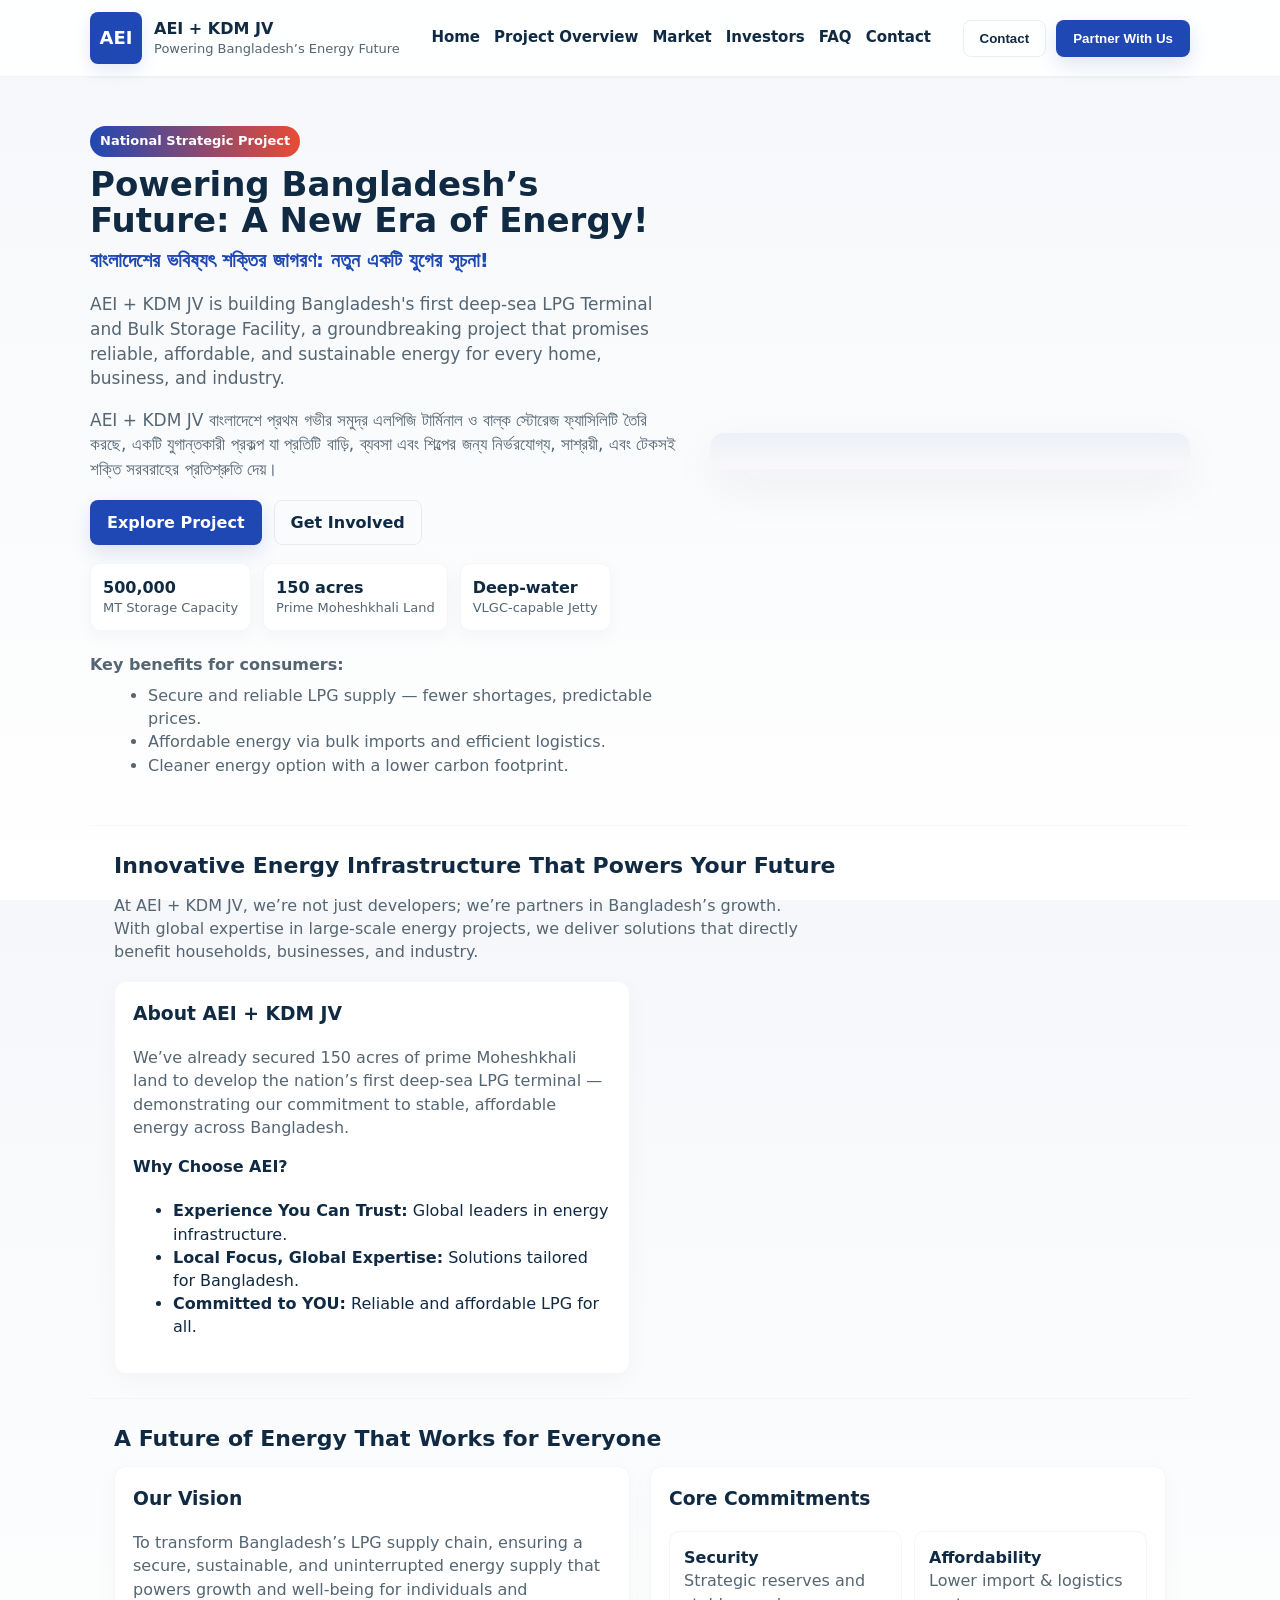
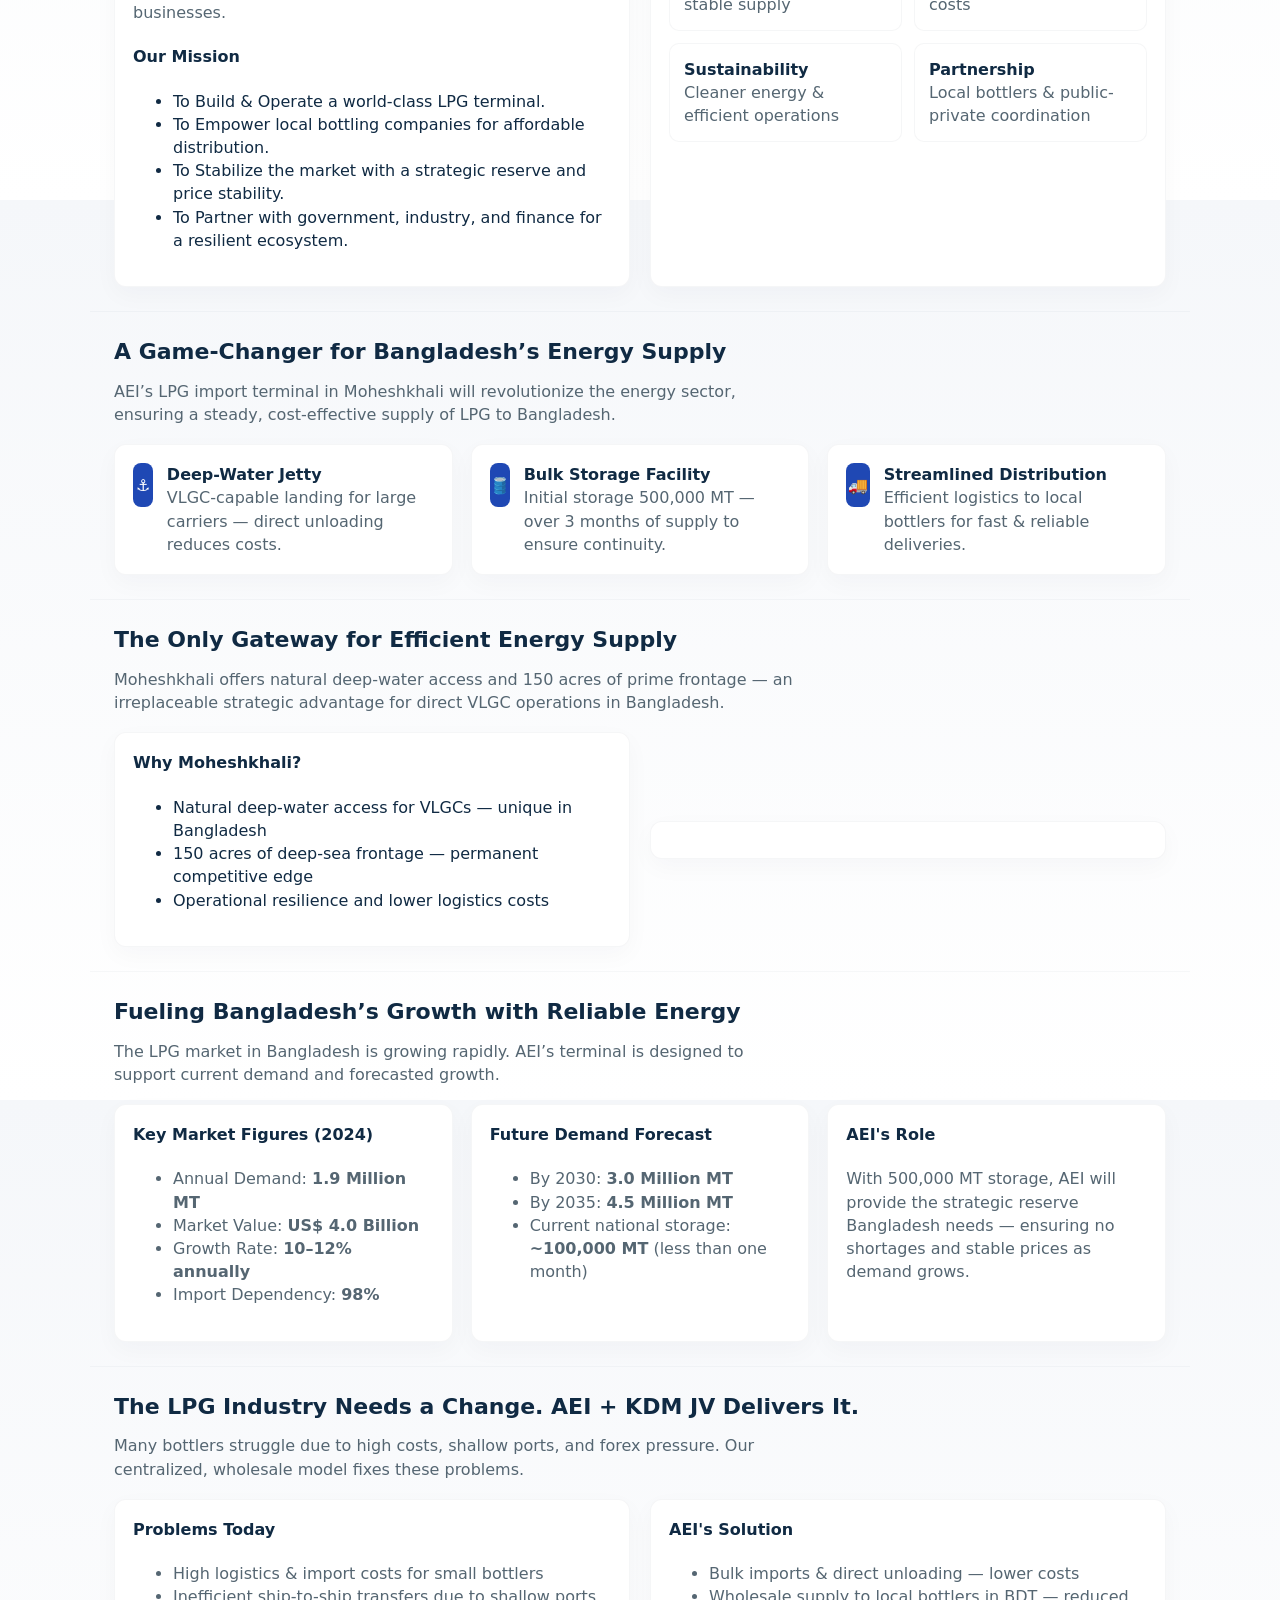
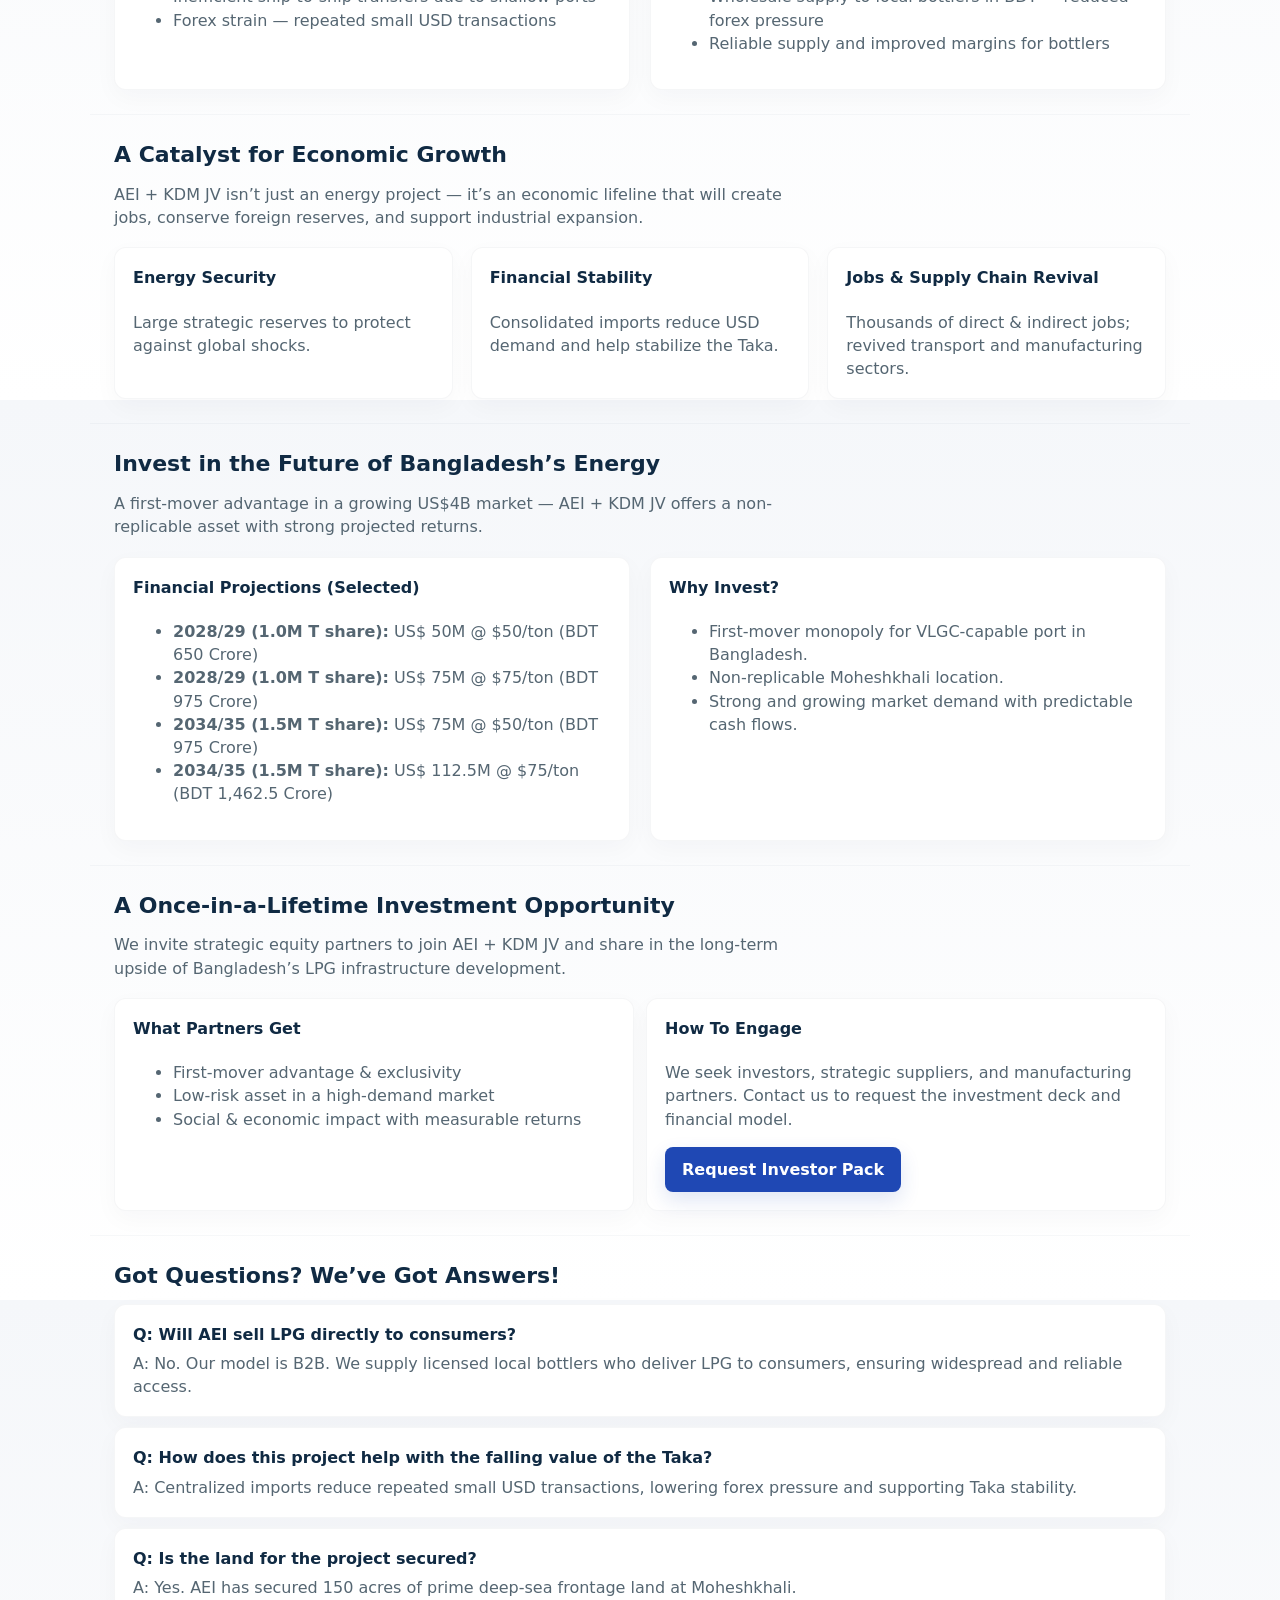
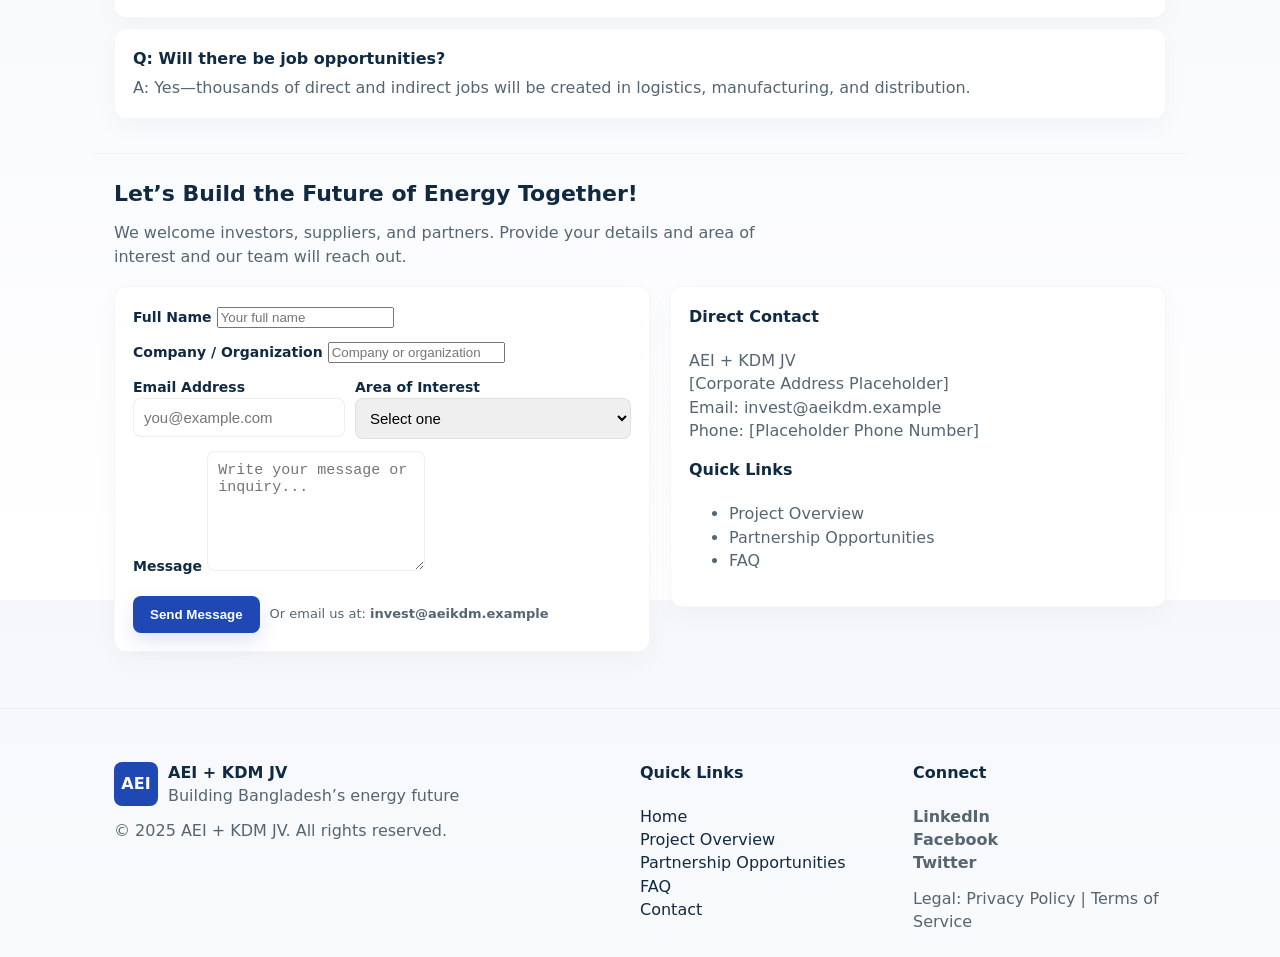
==== index.html @ 320710af "deploy(iamzehan): Deployment commit" ====
<!doctype html><html lang="en"><head><meta charset="utf-8"/><meta name="viewport" content="width=device-width,initial-scale=1"/><title>AEI + KDM JV — Moheshkhali LPG Terminal</title><meta name="description" content="AEI + KDM JV is building Bangladesh's first deep-sea LPG terminal and bulk storage facility in Moheshkhali."/><script defer="defer" src="main.js"></script><link href="main.css" rel="stylesheet"></head><body><header class="site-header"><div class="container header-inner"><div class="brand"><div class="logo" aria-hidden="true">AEI</div><div><div style="font-weight:800">AEI + KDM JV</div><div style="font-size:13px;color:var(--muted)">Powering Bangladesh’s Energy Future</div></div></div><nav class="main-nav" aria-label="Main navigation"><a href="#home">Home</a> <a href="#project">Project Overview</a> <a href="#market">Market</a> <a href="#partners">Investors</a> <a href="#faq">FAQ</a> <a href="#contact">Contact</a></nav><div class="cta"><button class="btn btn-ghost" onclick='location.href="#contact"'>Contact</button> <button class="btn btn-primary" onclick='location.href="#partners"'>Partner With Us</button> <button class="mobile-menu btn btn-ghost" aria-label="Open menu">☰</button></div></div></header><main><section id="home" class="container hero" role="region" aria-labelledby="home-heading"><div><span class="kicker">National Strategic Project</span><h1 id="home-heading" class="tight">Powering Bangladesh’s Future: A New Era of Energy!</h1><div class="h-bn">বাংলাদেশের ভবিষ্যৎ শক্তির জাগরণ: নতুন একটি যুগের সূচনা!</div><p class="lead">AEI + KDM JV is building Bangladesh's first deep-sea LPG Terminal and Bulk Storage Facility, a groundbreaking project that promises reliable, affordable, and sustainable energy for every home, business, and industry.</p><p class="lead muted">AEI + KDM JV বাংলাদেশে প্রথম গভীর সমুদ্র এলপিজি টার্মিনাল ও বাল্ক স্টোরেজ ফ্যাসিলিটি তৈরি করছে, একটি যুগান্তকারী প্রকল্প যা প্রতিটি বাড়ি, ব্যবসা এবং শিল্পের জন্য নির্ভরযোগ্য, সাশ্রয়ী, এবং টেকসই শক্তি সরবরাহের প্রতিশ্রুতি দেয়।</p><div class="hero-meta" style="margin-top:18px"><a class="btn btn-primary" href="#project">Explore Project</a> <a class="btn btn-ghost" href="#contact">Get Involved</a></div><div style="display:flex;gap:12px;margin-top:18px;flex-wrap:wrap"><div class="stat"><strong>500,000</strong><div class="muted" style="font-size:13px">MT Storage Capacity</div></div><div class="stat"><strong>150 acres</strong><div class="muted" style="font-size:13px">Prime Moheshkhali Land</div></div><div class="stat"><strong>Deep-water</strong><div class="muted" style="font-size:13px">VLGC-capable Jetty</div></div></div><div style="margin-top:22px;color:var(--muted)"><strong>Key benefits for consumers:</strong><ul style="margin:8px 0 0 18px"><li>Secure and reliable LPG supply — fewer shortages, predictable prices.</li><li>Affordable energy via bulk imports and efficient logistics.</li><li>Cleaner energy option with a lower carbon footprint.</li></ul></div></div><div class="hero-visual" aria-hidden="true"></div></section><section id="about" class="container" aria-labelledby="about-heading"><h2 class="section-title" id="about-heading">Innovative Energy Infrastructure That Powers Your Future</h2><p class="section-lead">At AEI + KDM JV, we’re not just developers; we’re partners in Bangladesh’s growth. With global expertise in large-scale energy projects, we deliver solutions that directly benefit households, businesses, and industry.</p><div class="grid-2" style="align-items:center"><div class="card"><h3 style="margin-top:0">About AEI + KDM JV</h3><p class="muted">We’ve already secured 150 acres of prime Moheshkhali land to develop the nation’s first deep-sea LPG terminal — demonstrating our commitment to stable, affordable energy across Bangladesh.</p><h4 style="margin-top:16px">Why Choose AEI?</h4><ul><li><strong>Experience You Can Trust:</strong> Global leaders in energy infrastructure.</li><li><strong>Local Focus, Global Expertise:</strong> Solutions tailored for Bangladesh.</li><li><strong>Committed to YOU:</strong> Reliable and affordable LPG for all.</li></ul></div><div></div></div></section><section id="vision" class="container" aria-labelledby="vision-heading"><h2 class="section-title" id="vision-heading">A Future of Energy That Works for Everyone</h2><div class="grid-2"><div class="card"><h3 style="margin-top:0">Our Vision</h3><p class="muted">To transform Bangladesh’s LPG supply chain, ensuring a secure, sustainable, and uninterrupted energy supply that powers growth and well-being for individuals and businesses.</p><h4>Our Mission</h4><ul><li>To Build & Operate a world-class LPG terminal.</li><li>To Empower local bottling companies for affordable distribution.</li><li>To Stabilize the market with a strategic reserve and price stability.</li><li>To Partner with government, industry, and finance for a resilient ecosystem.</li></ul></div><div class="card"><h3 style="margin-top:0">Core Commitments</h3><div class="specs"><div class="spec"><strong>Security</strong><div class="muted">Strategic reserves and stable supply</div></div><div class="spec"><strong>Affordability</strong><div class="muted">Lower import & logistics costs</div></div><div class="spec"><strong>Sustainability</strong><div class="muted">Cleaner energy & efficient operations</div></div><div class="spec"><strong>Partnership</strong><div class="muted">Local bottlers & public-private coordination</div></div></div></div></div></section><section id="project" class="container" aria-labelledby="project-heading"><h2 class="section-title" id="project-heading">A Game-Changer for Bangladesh’s Energy Supply</h2><p class="section-lead">AEI’s LPG import terminal in Moheshkhali will revolutionize the energy sector, ensuring a steady, cost-effective supply of LPG to Bangladesh.</p><div class="grid-3" style="margin-top:16px"><div class="card feature"><div class="icon" aria-hidden="true">⚓</div><div><h4 style="margin:0">Deep-Water Jetty</h4><div class="muted">VLGC-capable landing for large carriers — direct unloading reduces costs.</div></div></div><div class="card feature"><div class="icon" aria-hidden="true">🛢️</div><div><h4 style="margin:0">Bulk Storage Facility</h4><div class="muted">Initial storage 500,000 MT — over 3 months of supply to ensure continuity.</div></div></div><div class="card feature"><div class="icon" aria-hidden="true">🚚</div><div><h4 style="margin:0">Streamlined Distribution</h4><div class="muted">Efficient logistics to local bottlers for fast & reliable deliveries.</div></div></div></div></section><section id="location" class="container" aria-labelledby="location-heading"><h2 class="section-title" id="location-heading">The Only Gateway for Efficient Energy Supply</h2><p class="section-lead">Moheshkhali offers natural deep-water access and 150 acres of prime frontage — an irreplaceable strategic advantage for direct VLGC operations in Bangladesh.</p><div class="grid-2" style="margin-top:16px;align-items:center"><div class="card"><h4 style="margin-top:0">Why Moheshkhali?</h4><ul><li>Natural deep-water access for VLGCs — unique in Bangladesh</li><li>150 acres of deep-sea frontage — permanent competitive edge</li><li>Operational resilience and lower logistics costs</li></ul></div><div class="card"></div></div></section><section id="market" class="container" aria-labelledby="market-heading"><h2 class="section-title" id="market-heading">Fueling Bangladesh’s Growth with Reliable Energy</h2><p class="section-lead">The LPG market in Bangladesh is growing rapidly. AEI’s terminal is designed to support current demand and forecasted growth.</p><div class="grid-3" style="margin-top:14px"><div class="card"><h4 style="margin-top:0">Key Market Figures (2024)</h4><ul class="muted"><li>Annual Demand: <strong>1.9 Million MT</strong></li><li>Market Value: <strong>US$ 4.0 Billion</strong></li><li>Growth Rate: <strong>10–12% annually</strong></li><li>Import Dependency: <strong>98%</strong></li></ul></div><div class="card"><h4 style="margin-top:0">Future Demand Forecast</h4><ul class="muted"><li>By 2030: <strong>3.0 Million MT</strong></li><li>By 2035: <strong>4.5 Million MT</strong></li><li>Current national storage: <strong>~100,000 MT</strong> (less than one month)</li></ul></div><div class="card"><h4 style="margin-top:0">AEI's Role</h4><p class="muted">With 500,000 MT storage, AEI will provide the strategic reserve Bangladesh needs — ensuring no shortages and stable prices as demand grows.</p></div></div></section><section id="landscape" class="container" aria-labelledby="landscape-heading"><h2 class="section-title" id="landscape-heading">The LPG Industry Needs a Change. AEI + KDM JV Delivers It.</h2><p class="section-lead">Many bottlers struggle due to high costs, shallow ports, and forex pressure. Our centralized, wholesale model fixes these problems.</p><div class="grid-2" style="margin-top:12px"><div class="card"><h4 style="margin-top:0">Problems Today</h4><ul class="muted"><li>High logistics & import costs for small bottlers</li><li>Inefficient ship-to-ship transfers due to shallow ports</li><li>Forex strain — repeated small USD transactions</li></ul></div><div class="card"><h4 style="margin-top:0">AEI's Solution</h4><ul class="muted"><li>Bulk imports & direct unloading — lower costs</li><li>Wholesale supply to local bottlers in BDT — reduced forex pressure</li><li>Reliable supply and improved margins for bottlers</li></ul></div></div></section><section id="impact" class="container" aria-labelledby="impact-heading"><h2 class="section-title" id="impact-heading">A Catalyst for Economic Growth</h2><p class="section-lead">AEI + KDM JV isn’t just an energy project — it’s an economic lifeline that will create jobs, conserve foreign reserves, and support industrial expansion.</p><div class="grid-3" style="margin-top:12px"><div class="card"><h4 style="margin-top:0">Energy Security</h4><div class="muted">Large strategic reserves to protect against global shocks.</div></div><div class="card"><h4 style="margin-top:0">Financial Stability</h4><div class="muted">Consolidated imports reduce USD demand and help stabilize the Taka.</div></div><div class="card"><h4 style="margin-top:0">Jobs & Supply Chain Revival</h4><div class="muted">Thousands of direct & indirect jobs; revived transport and manufacturing sectors.</div></div></div></section><section id="invest" class="container" aria-labelledby="invest-heading"><h2 class="section-title" id="invest-heading">Invest in the Future of Bangladesh’s Energy</h2><p class="section-lead">A first-mover advantage in a growing US$4B market — AEI + KDM JV offers a non-replicable asset with strong projected returns.</p><div class="grid-2" style="margin-top:12px"><div class="card"><h4 style="margin-top:0">Financial Projections (Selected)</h4><ul class="muted"><li><strong>2028/29 (1.0M T share):</strong> US$ 50M @ $50/ton (BDT 650 Crore)</li><li><strong>2028/29 (1.0M T share):</strong> US$ 75M @ $75/ton (BDT 975 Crore)</li><li><strong>2034/35 (1.5M T share):</strong> US$ 75M @ $50/ton (BDT 975 Crore)</li><li><strong>2034/35 (1.5M T share):</strong> US$ 112.5M @ $75/ton (BDT 1,462.5 Crore)</li></ul></div><div class="card"><h4 style="margin-top:0">Why Invest?</h4><ul class="muted"><li>First-mover monopoly for VLGC-capable port in Bangladesh.</li><li>Non-replicable Moheshkhali location.</li><li>Strong and growing market demand with predictable cash flows.</li></ul></div></div></section><section id="partners" class="container" aria-labelledby="partners-heading"><h2 class="section-title" id="partners-heading">A Once-in-a-Lifetime Investment Opportunity</h2><p class="section-lead">We invite strategic equity partners to join AEI + KDM JV and share in the long-term upside of Bangladesh’s LPG infrastructure development.</p><div style="margin-top:12px;display:flex;gap:12px;flex-wrap:wrap"><div class="card" style="flex:1;min-width:260px"><h4 style="margin-top:0">What Partners Get</h4><ul class="muted"><li>First-mover advantage & exclusivity</li><li>Low-risk asset in a high-demand market</li><li>Social & economic impact with measurable returns</li></ul></div><div class="card" style="flex:1;min-width:260px"><h4 style="margin-top:0">How To Engage</h4><p class="muted">We seek investors, strategic suppliers, and manufacturing partners. Contact us to request the investment deck and financial model.</p><a class="btn btn-primary" href="#contact">Request Investor Pack</a></div></div></section><section id="faq" class="container" aria-labelledby="faq-heading"><h2 class="section-title" id="faq-heading">Got Questions? We’ve Got Answers!</h2><div style="margin-top:12px"><div class="faq-item card"><div class="faq-q">Q: Will AEI sell LPG directly to consumers?</div><div class="faq-a">A: No. Our model is B2B. We supply licensed local bottlers who deliver LPG to consumers, ensuring widespread and reliable access.</div></div><div class="faq-item card"><div class="faq-q">Q: How does this project help with the falling value of the Taka?</div><div class="faq-a">A: Centralized imports reduce repeated small USD transactions, lowering forex pressure and supporting Taka stability.</div></div><div class="faq-item card"><div class="faq-q">Q: Is the land for the project secured?</div><div class="faq-a">A: Yes. AEI has secured 150 acres of prime deep-sea frontage land at Moheshkhali.</div></div><div class="faq-item card"><div class="faq-q">Q: Will there be job opportunities?</div><div class="faq-a">A: Yes—thousands of direct and indirect jobs will be created in logistics, manufacturing, and distribution.</div></div></div></section><section id="contact" class="container" aria-labelledby="contact-heading"><h2 class="section-title" id="contact-heading">Let’s Build the Future of Energy Together!</h2><p class="section-lead">We welcome investors, suppliers, and partners. Provide your details and area of interest and our team will reach out.</p><div class="grid-2" style="margin-top:12px;align-items:start"><div class="card"><form class="contact" action="#" method="post" onsubmit='event.preventDefault(),alert("Form submitted — replace with real handler")'><div><label for="name">Full Name</label> <input id="name" name="name" placeholder="Your full name" required/></div><div><label for="company">Company / Organization</label> <input id="company" name="company" placeholder="Company or organization"/></div><div class="form-row"><div><label for="email">Email Address</label> <input id="email" name="email" type="email" placeholder="you@example.com" required/></div><div><label for="interest">Area of Interest</label> <select id="interest" name="interest" required><option value="">Select one</option><option>Equity Investment</option><option>LPG Supply Partnership</option><option>Tank Manufacturing & Construction</option><option>General Inquiry</option></select></div></div><div><label for="message">Message</label> <textarea id="message" name="message" placeholder="Write your message or inquiry..."></textarea></div><div style="display:flex;gap:10px;align-items:center;margin-top:6px"><button class="btn btn-primary" type="submit">Send Message</button><div class="muted" style="font-size:13px">Or email us at: <strong>invest@aeikdm.example</strong></div></div></form></div><div class="card"><h4 style="margin-top:0">Direct Contact</h4><p class="muted">AEI + KDM JV<br>[Corporate Address Placeholder]<br>Email: <a href="mailto:invest@aeikdm.example">invest@aeikdm.example</a><br>Phone: [Placeholder Phone Number]</p><h4 style="margin-top:12px">Quick Links</h4><ul class="muted"><li><a href="#project">Project Overview</a></li><li><a href="#partners">Partnership Opportunities</a></li><li><a href="#faq">FAQ</a></li></ul></div></div></section></main><footer class="site-footer"><div class="container footer-grid"><div><div style="display:flex;align-items:center;gap:10px"><div class="logo" style="width:44px;height:44px;border-radius:8px;background:var(--primary);color:#fff;display:flex;align-items:center;justify-content:center;font-weight:700">AEI</div><div><strong>AEI + KDM JV</strong><br><span class="muted">Building Bangladesh’s energy future</span></div></div><p class="muted" style="margin-top:12px">© 2025 AEI + KDM JV. All rights reserved.</p></div><div><h4 style="margin-top:0">Quick Links</h4><ul style="list-style:none;padding:0;margin:0"><li><a href="#home">Home</a></li><li><a href="#project">Project Overview</a></li><li><a href="#partners">Partnership Opportunities</a></li><li><a href="#faq">FAQ</a></li><li><a href="#contact">Contact</a></li></ul></div><div><h4 style="margin-top:0">Connect</h4><div class="socials muted"><a href="#" aria-label="LinkedIn">LinkedIn</a><br><a href="#" aria-label="Facebook">Facebook</a><br><a href="#" aria-label="Twitter">Twitter</a></div><div style="margin-top:12px" class="muted">Legal: <a href="#">Privacy Policy</a> | <a href="#">Terms of Service</a></div></div></div></footer></body></html>
---- main.css ----
:root{--primary:#1f48b4;--secondary:#e94b35;--neutral:#f5f7fa;--text:#102a43;--muted:#556672;--max-width:1100px;--radius:10px;--gap:24px}*{box-sizing:border-box}body,html{height:100%}body{background:linear-gradient(180deg,var(--neutral),#fff);color:var(--text);font-family:Inter,system-ui,-apple-system,Segoe UI,Roboto,Helvetica Neue,Arial;margin:0;-webkit-font-smoothing:antialiased;-moz-osx-font-smoothing:grayscale;line-height:1.45;padding-bottom:40px}a{color:inherit;text-decoration:none}img{border-radius:6px;display:block;height:auto;max-width:100%}.container{margin:0 auto;max-width:var(--max-width);padding:24px;width:calc(100% - 40px)}header.site-header{-webkit-backdrop-filter:blur(6px);backdrop-filter:blur(6px);background:hsla(0,0%,100%,.9);border-bottom:1px solid rgba(16,42,67,.06);position:sticky;top:0;z-index:50}.header-inner{gap:16px;justify-content:space-between;padding:12px 0}.brand,.header-inner{align-items:center;display:flex}.brand{gap:12px}.brand .logo{background:var(--primary);border-radius:8px;box-shadow:0 6px 18px rgba(31,72,180,.12);color:#fff;font-size:18px;font-weight:700;height:52px;justify-content:center;width:52px}.brand .logo,nav.main-nav{align-items:center;display:flex}nav.main-nav{font-size:15px;font-weight:600;gap:14px}.cta{align-items:center;display:flex;gap:10px}.btn{border:1px solid transparent;border-radius:8px;cursor:pointer;display:inline-block;font-weight:600;padding:10px 16px}.btn-primary{background:var(--primary);box-shadow:0 8px 20px rgba(31,72,180,.14);color:#fff}.btn-ghost{background:transparent;border-color:rgba(16,42,67,.08);color:var(--text)}.mobile-menu{display:none}.hero{align-items:center;display:grid;gap:var(--gap);grid-template-columns:1fr 480px;padding:48px 0}.hero .kicker{background:linear-gradient(90deg,var(--primary),var(--secondary));border-radius:999px;color:#fff;display:inline-block;font-size:13px;font-weight:700;padding:6px 10px}.hero h1{font-size:34px;line-height:1.05;margin:10px 0 8px}.hero .h-bn{color:var(--primary);font-size:20px;font-weight:700;margin-bottom:12px}.hero p.lead{color:var(--muted);font-size:17px;max-width:56ch}.hero .hero-meta{display:flex;flex-wrap:wrap;gap:12px;margin-top:18px}.stat{background:#fff;border:1px solid rgba(16,42,67,.04);border-radius:10px;box-shadow:0 6px 18px rgba(16,42,67,.04);min-width:140px;padding:12px}.hero-visual{align-items:center;background:linear-gradient(180deg,rgba(31,72,180,.06),rgba(233,75,53,.02));border-radius:14px;box-shadow:0 18px 50px rgba(16,42,67,.06);display:flex;justify-content:center;padding:18px}section{border-top:1px solid rgba(16,42,67,.03);padding:36px 0}h2.section-title{font-size:22px;margin:0 0 12px}p.section-lead{color:var(--muted);margin:0 0 18px;max-width:68ch}.grid-2{display:grid;gap:20px;grid-template-columns:1fr 1fr}.grid-3{display:grid;gap:18px;grid-template-columns:repeat(3,1fr)}.grid-4{display:grid;gap:12px;grid-template-columns:repeat(4,1fr)}.card{background:#fff;border:1px solid rgba(16,42,67,.04);border-radius:12px;box-shadow:0 8px 24px rgba(16,42,67,.03);padding:18px}.feature{align-items:flex-start;display:flex;gap:14px}.feature .icon{align-items:center;background:linear-gradient(180deg,var(--primary),var(--primary));border-radius:8px;color:#fff;display:flex;font-weight:700;height:44px;justify-content:center;width:44px}.specs{display:grid;gap:12px;grid-template-columns:repeat(2,1fr)}.spec{background:#fff;border:1px solid rgba(16,42,67,.04);border-radius:10px;padding:14px}.faq-item{margin-bottom:10px}.faq-q{font-weight:700}.faq-a{color:var(--muted);margin-top:6px}form.contact{display:grid;gap:12px}label{font-size:14px;font-weight:600}input[type=email],input[type=text],select,textarea{border:1px solid rgba(16,42,67,.08);border-radius:8px;font-size:15px;outline:none;padding:10px}textarea{min-height:120px;resize:vertical}.form-row{display:grid;gap:10px;grid-template-columns:repeat(2,1fr)}footer.site-footer{border-top:1px solid rgba(16,42,67,.04);margin-top:32px;padding-top:28px}.footer-grid{display:grid;gap:20px;grid-template-columns:2fr 1fr 1fr}.socials a{color:var(--muted);font-weight:700;margin-right:10px}@media (max-width:980px){.hero{grid-template-columns:1fr;text-align:left}.hero-visual{margin-bottom:10px;order:-1}nav.main-nav{display:none}.mobile-menu{display:inline-block}.container{padding:18px}.grid-4{grid-template-columns:repeat(2,1fr)}.footer-grid,.form-row{grid-template-columns:1fr}}@media (max-width:560px){body{font-size:15px}.hero h1{font-size:28px}.hero .h-bn{font-size:18px}.grid-2,.grid-3{grid-template-columns:1fr}}.muted{color:var(--muted)}.tight{line-height:1.1}.pill{background:#fff;border:1px solid rgba(16,42,67,.04);border-radius:999px;display:inline-block;font-weight:700;padding:6px 10px}
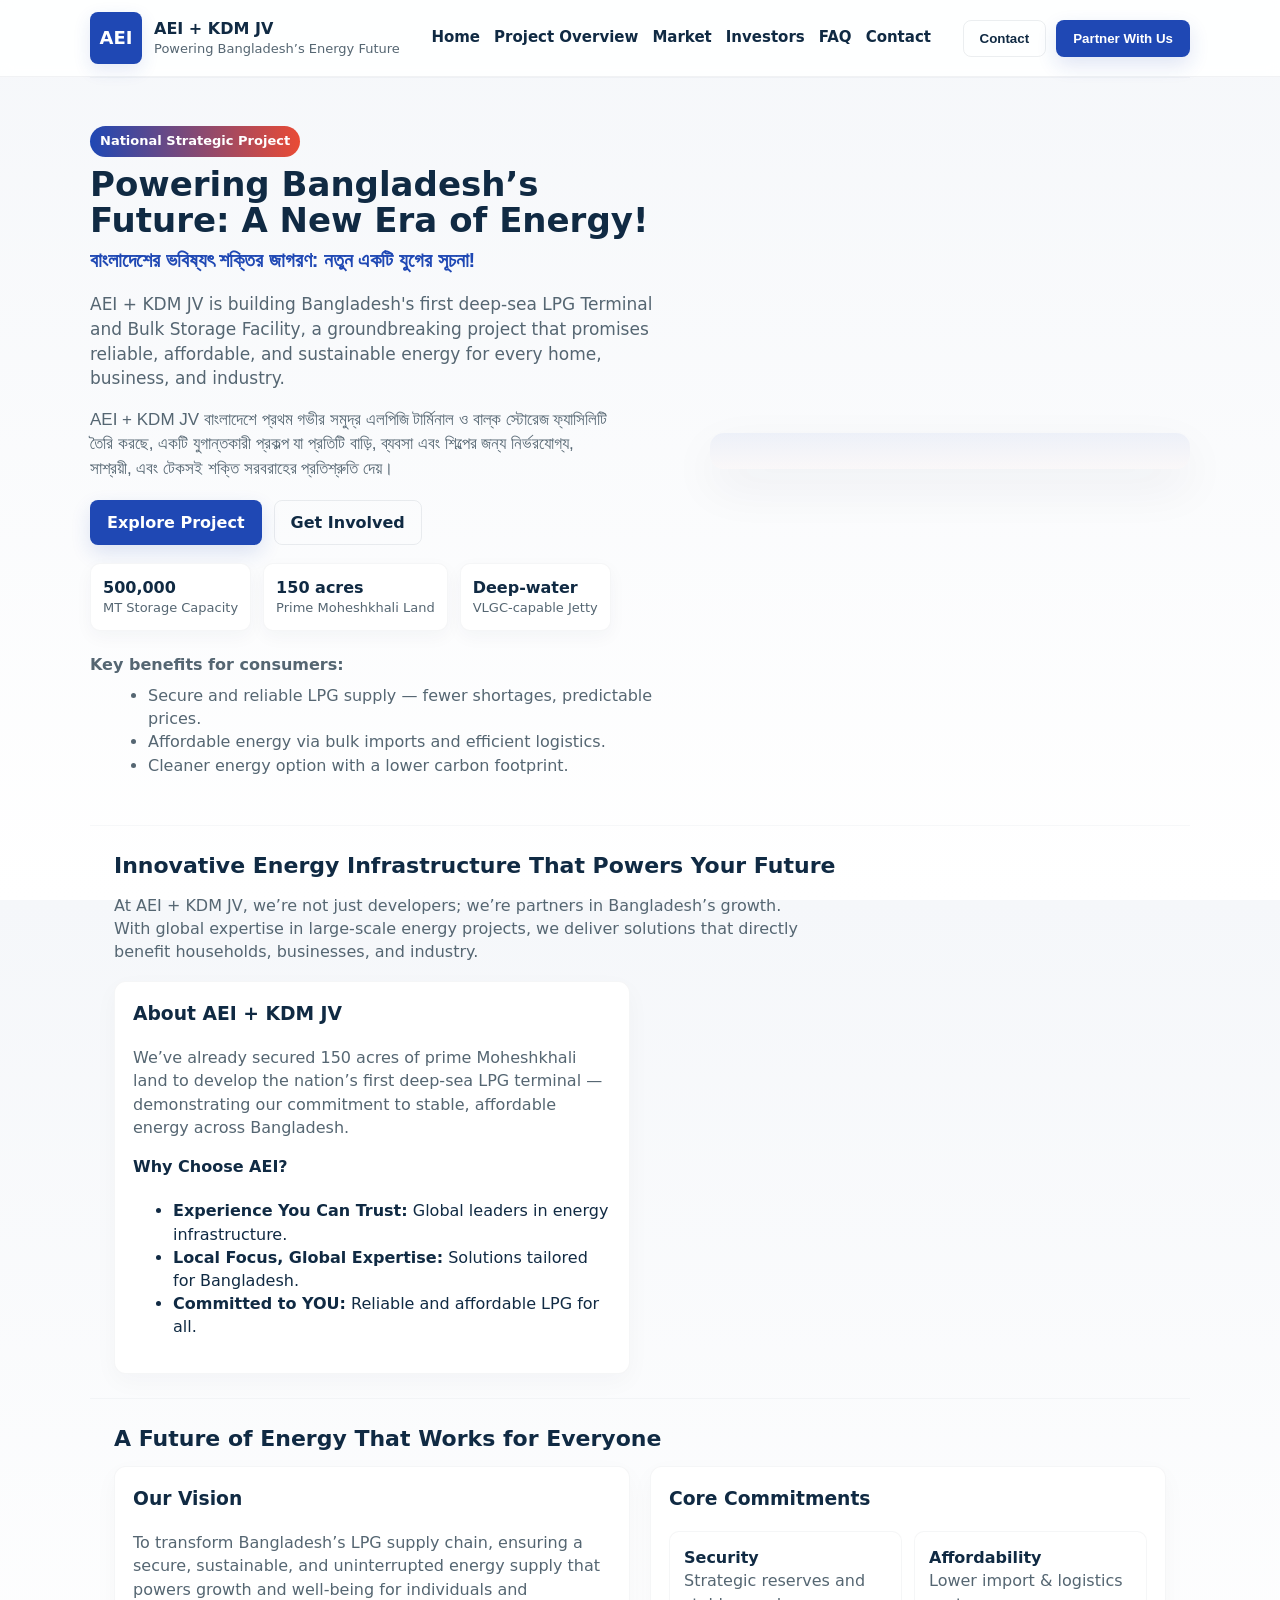
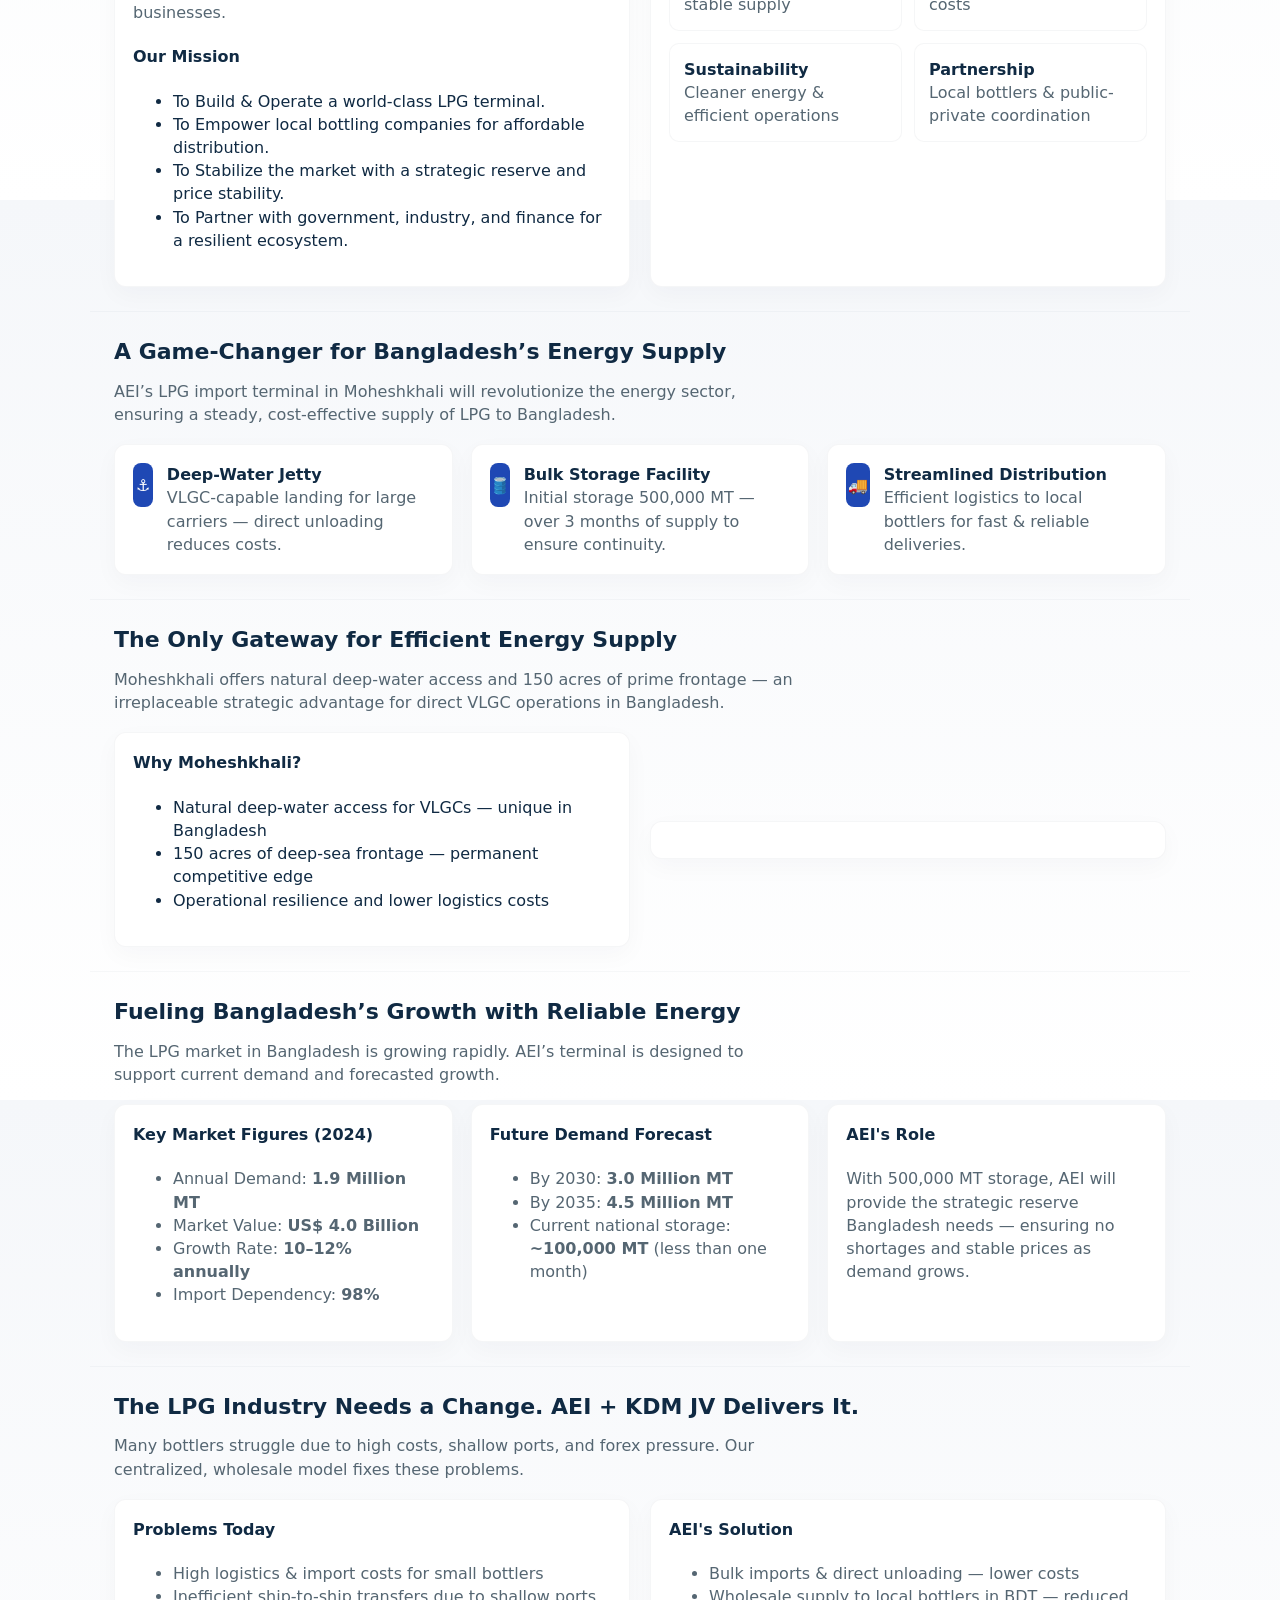
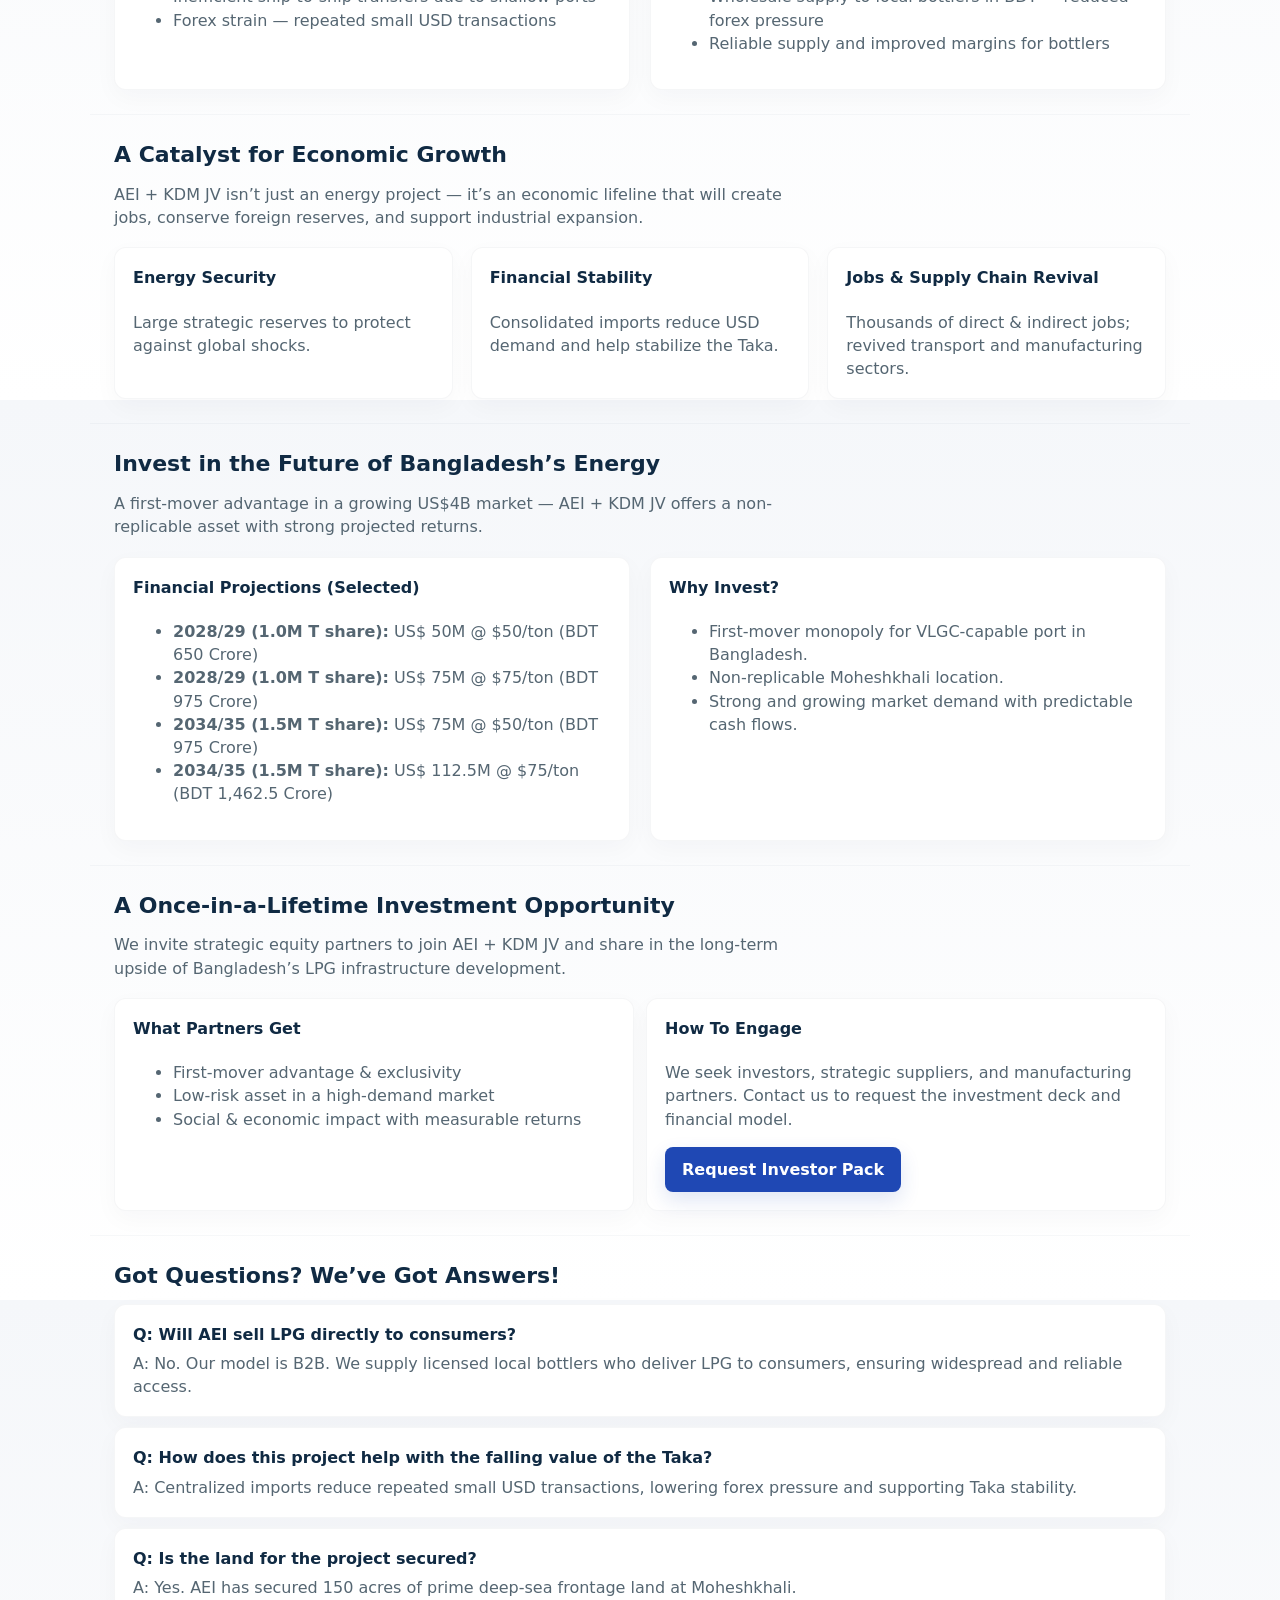
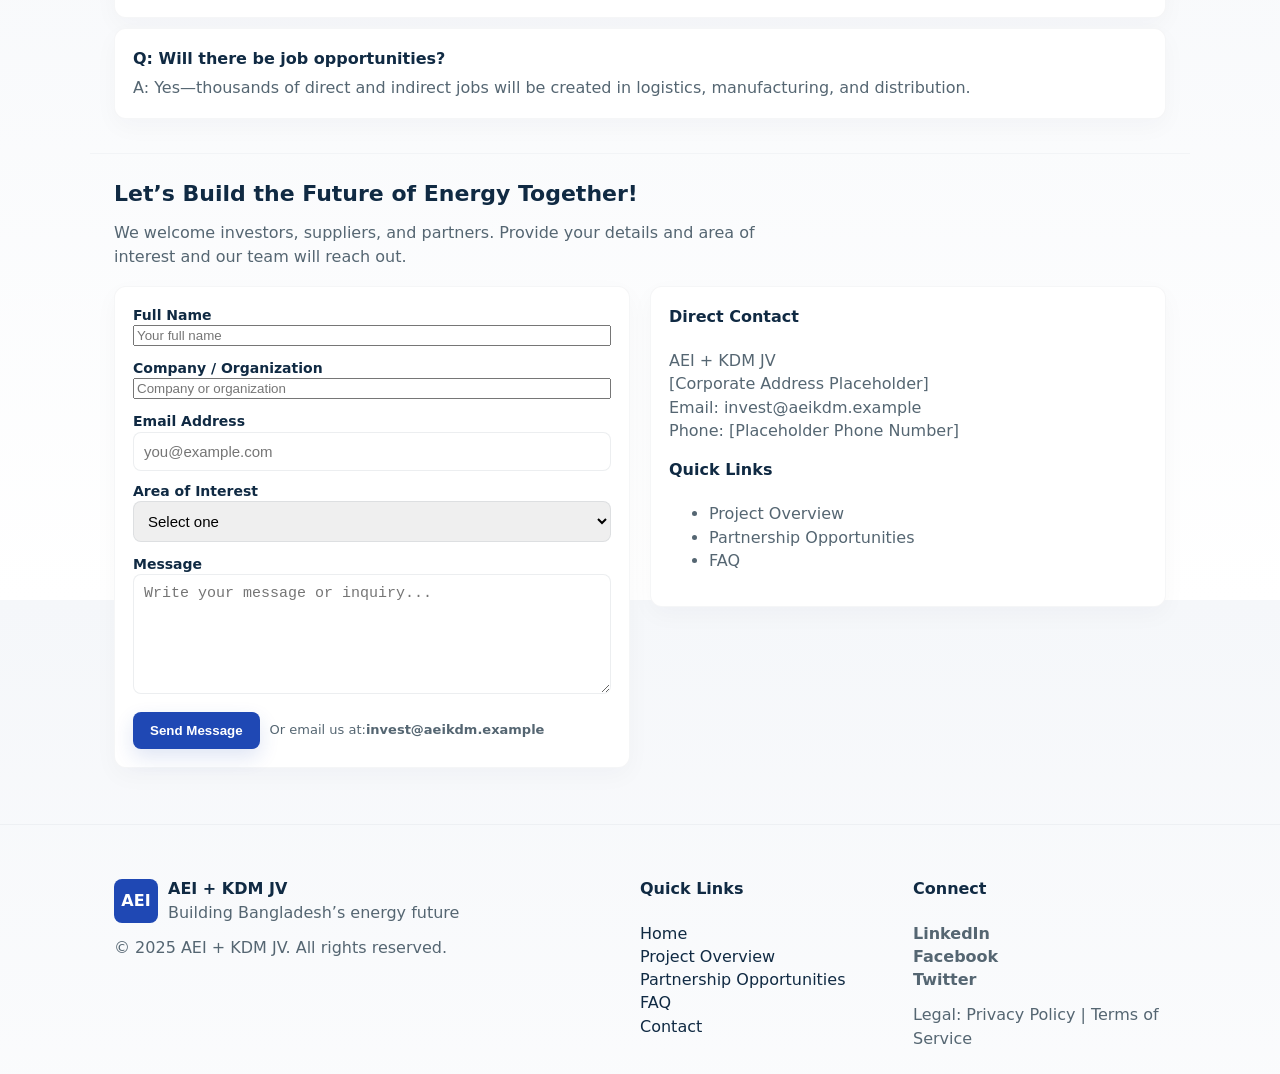
==== commit dc77407b: "deploy(iamzehan): Deployment commit" ====
--- a/index.html
+++ b/index.html
@@ -1 +1 @@
-<!doctype html><html lang="en"><head><meta charset="utf-8"/><meta name="viewport" content="width=device-width,initial-scale=1"/><title>AEI + KDM JV — Moheshkhali LPG Terminal</title><meta name="description" content="AEI + KDM JV is building Bangladesh's first deep-sea LPG terminal and bulk storage facility in Moheshkhali."/><script defer="defer" src="main.js"></script><link href="main.css" rel="stylesheet"></head><body><header class="site-header"><div class="container header-inner"><div class="brand"><div class="logo" aria-hidden="true">AEI</div><div><div style="font-weight:800">AEI + KDM JV</div><div style="font-size:13px;color:var(--muted)">Powering Bangladesh’s Energy Future</div></div></div><nav class="main-nav" aria-label="Main navigation"><a href="#home">Home</a> <a href="#project">Project Overview</a> <a href="#market">Market</a> <a href="#partners">Investors</a> <a href="#faq">FAQ</a> <a href="#contact">Contact</a></nav><div class="cta"><button class="btn btn-ghost" onclick='location.href="#contact"'>Contact</button> <button class="btn btn-primary" onclick='location.href="#partners"'>Partner With Us</button> <button class="mobile-menu btn btn-ghost" aria-label="Open menu">☰</button></div></div></header><main><section id="home" class="container hero" role="region" aria-labelledby="home-heading"><div><span class="kicker">National Strategic Project</span><h1 id="home-heading" class="tight">Powering Bangladesh’s Future: A New Era of Energy!</h1><div class="h-bn">বাংলাদেশের ভবিষ্যৎ শক্তির জাগরণ: নতুন একটি যুগের সূচনা!</div><p class="lead">AEI + KDM JV is building Bangladesh's first deep-sea LPG Terminal and Bulk Storage Facility, a groundbreaking project that promises reliable, affordable, and sustainable energy for every home, business, and industry.</p><p class="lead muted">AEI + KDM JV বাংলাদেশে প্রথম গভীর সমুদ্র এলপিজি টার্মিনাল ও বাল্ক স্টোরেজ ফ্যাসিলিটি তৈরি করছে, একটি যুগান্তকারী প্রকল্প যা প্রতিটি বাড়ি, ব্যবসা এবং শিল্পের জন্য নির্ভরযোগ্য, সাশ্রয়ী, এবং টেকসই শক্তি সরবরাহের প্রতিশ্রুতি দেয়।</p><div class="hero-meta" style="margin-top:18px"><a class="btn btn-primary" href="#project">Explore Project</a> <a class="btn btn-ghost" href="#contact">Get Involved</a></div><div style="display:flex;gap:12px;margin-top:18px;flex-wrap:wrap"><div class="stat"><strong>500,000</strong><div class="muted" style="font-size:13px">MT Storage Capacity</div></div><div class="stat"><strong>150 acres</strong><div class="muted" style="font-size:13px">Prime Moheshkhali Land</div></div><div class="stat"><strong>Deep-water</strong><div class="muted" style="font-size:13px">VLGC-capable Jetty</div></div></div><div style="margin-top:22px;color:var(--muted)"><strong>Key benefits for consumers:</strong><ul style="margin:8px 0 0 18px"><li>Secure and reliable LPG supply — fewer shortages, predictable prices.</li><li>Affordable energy via bulk imports and efficient logistics.</li><li>Cleaner energy option with a lower carbon footprint.</li></ul></div></div><div class="hero-visual" aria-hidden="true"></div></section><section id="about" class="container" aria-labelledby="about-heading"><h2 class="section-title" id="about-heading">Innovative Energy Infrastructure That Powers Your Future</h2><p class="section-lead">At AEI + KDM JV, we’re not just developers; we’re partners in Bangladesh’s growth. With global expertise in large-scale energy projects, we deliver solutions that directly benefit households, businesses, and industry.</p><div class="grid-2" style="align-items:center"><div class="card"><h3 style="margin-top:0">About AEI + KDM JV</h3><p class="muted">We’ve already secured 150 acres of prime Moheshkhali land to develop the nation’s first deep-sea LPG terminal — demonstrating our commitment to stable, affordable energy across Bangladesh.</p><h4 style="margin-top:16px">Why Choose AEI?</h4><ul><li><strong>Experience You Can Trust:</strong> Global leaders in energy infrastructure.</li><li><strong>Local Focus, Global Expertise:</strong> Solutions tailored for Bangladesh.</li><li><strong>Committed to YOU:</strong> Reliable and affordable LPG for all.</li></ul></div><div></div></div></section><section id="vision" class="container" aria-labelledby="vision-heading"><h2 class="section-title" id="vision-heading">A Future of Energy That Works for Everyone</h2><div class="grid-2"><div class="card"><h3 style="margin-top:0">Our Vision</h3><p class="muted">To transform Bangladesh’s LPG supply chain, ensuring a secure, sustainable, and uninterrupted energy supply that powers growth and well-being for individuals and businesses.</p><h4>Our Mission</h4><ul><li>To Build & Operate a world-class LPG terminal.</li><li>To Empower local bottling companies for affordable distribution.</li><li>To Stabilize the market with a strategic reserve and price stability.</li><li>To Partner with government, industry, and finance for a resilient ecosystem.</li></ul></div><div class="card"><h3 style="margin-top:0">Core Commitments</h3><div class="specs"><div class="spec"><strong>Security</strong><div class="muted">Strategic reserves and stable supply</div></div><div class="spec"><strong>Affordability</strong><div class="muted">Lower import & logistics costs</div></div><div class="spec"><strong>Sustainability</strong><div class="muted">Cleaner energy & efficient operations</div></div><div class="spec"><strong>Partnership</strong><div class="muted">Local bottlers & public-private coordination</div></div></div></div></div></section><section id="project" class="container" aria-labelledby="project-heading"><h2 class="section-title" id="project-heading">A Game-Changer for Bangladesh’s Energy Supply</h2><p class="section-lead">AEI’s LPG import terminal in Moheshkhali will revolutionize the energy sector, ensuring a steady, cost-effective supply of LPG to Bangladesh.</p><div class="grid-3" style="margin-top:16px"><div class="card feature"><div class="icon" aria-hidden="true">⚓</div><div><h4 style="margin:0">Deep-Water Jetty</h4><div class="muted">VLGC-capable landing for large carriers — direct unloading reduces costs.</div></div></div><div class="card feature"><div class="icon" aria-hidden="true">🛢️</div><div><h4 style="margin:0">Bulk Storage Facility</h4><div class="muted">Initial storage 500,000 MT — over 3 months of supply to ensure continuity.</div></div></div><div class="card feature"><div class="icon" aria-hidden="true">🚚</div><div><h4 style="margin:0">Streamlined Distribution</h4><div class="muted">Efficient logistics to local bottlers for fast & reliable deliveries.</div></div></div></div></section><section id="location" class="container" aria-labelledby="location-heading"><h2 class="section-title" id="location-heading">The Only Gateway for Efficient Energy Supply</h2><p class="section-lead">Moheshkhali offers natural deep-water access and 150 acres of prime frontage — an irreplaceable strategic advantage for direct VLGC operations in Bangladesh.</p><div class="grid-2" style="margin-top:16px;align-items:center"><div class="card"><h4 style="margin-top:0">Why Moheshkhali?</h4><ul><li>Natural deep-water access for VLGCs — unique in Bangladesh</li><li>150 acres of deep-sea frontage — permanent competitive edge</li><li>Operational resilience and lower logistics costs</li></ul></div><div class="card"></div></div></section><section id="market" class="container" aria-labelledby="market-heading"><h2 class="section-title" id="market-heading">Fueling Bangladesh’s Growth with Reliable Energy</h2><p class="section-lead">The LPG market in Bangladesh is growing rapidly. AEI’s terminal is designed to support current demand and forecasted growth.</p><div class="grid-3" style="margin-top:14px"><div class="card"><h4 style="margin-top:0">Key Market Figures (2024)</h4><ul class="muted"><li>Annual Demand: <strong>1.9 Million MT</strong></li><li>Market Value: <strong>US$ 4.0 Billion</strong></li><li>Growth Rate: <strong>10–12% annually</strong></li><li>Import Dependency: <strong>98%</strong></li></ul></div><div class="card"><h4 style="margin-top:0">Future Demand Forecast</h4><ul class="muted"><li>By 2030: <strong>3.0 Million MT</strong></li><li>By 2035: <strong>4.5 Million MT</strong></li><li>Current national storage: <strong>~100,000 MT</strong> (less than one month)</li></ul></div><div class="card"><h4 style="margin-top:0">AEI's Role</h4><p class="muted">With 500,000 MT storage, AEI will provide the strategic reserve Bangladesh needs — ensuring no shortages and stable prices as demand grows.</p></div></div></section><section id="landscape" class="container" aria-labelledby="landscape-heading"><h2 class="section-title" id="landscape-heading">The LPG Industry Needs a Change. AEI + KDM JV Delivers It.</h2><p class="section-lead">Many bottlers struggle due to high costs, shallow ports, and forex pressure. Our centralized, wholesale model fixes these problems.</p><div class="grid-2" style="margin-top:12px"><div class="card"><h4 style="margin-top:0">Problems Today</h4><ul class="muted"><li>High logistics & import costs for small bottlers</li><li>Inefficient ship-to-ship transfers due to shallow ports</li><li>Forex strain — repeated small USD transactions</li></ul></div><div class="card"><h4 style="margin-top:0">AEI's Solution</h4><ul class="muted"><li>Bulk imports & direct unloading — lower costs</li><li>Wholesale supply to local bottlers in BDT — reduced forex pressure</li><li>Reliable supply and improved margins for bottlers</li></ul></div></div></section><section id="impact" class="container" aria-labelledby="impact-heading"><h2 class="section-title" id="impact-heading">A Catalyst for Economic Growth</h2><p class="section-lead">AEI + KDM JV isn’t just an energy project — it’s an economic lifeline that will create jobs, conserve foreign reserves, and support industrial expansion.</p><div class="grid-3" style="margin-top:12px"><div class="card"><h4 style="margin-top:0">Energy Security</h4><div class="muted">Large strategic reserves to protect against global shocks.</div></div><div class="card"><h4 style="margin-top:0">Financial Stability</h4><div class="muted">Consolidated imports reduce USD demand and help stabilize the Taka.</div></div><div class="card"><h4 style="margin-top:0">Jobs & Supply Chain Revival</h4><div class="muted">Thousands of direct & indirect jobs; revived transport and manufacturing sectors.</div></div></div></section><section id="invest" class="container" aria-labelledby="invest-heading"><h2 class="section-title" id="invest-heading">Invest in the Future of Bangladesh’s Energy</h2><p class="section-lead">A first-mover advantage in a growing US$4B market — AEI + KDM JV offers a non-replicable asset with strong projected returns.</p><div class="grid-2" style="margin-top:12px"><div class="card"><h4 style="margin-top:0">Financial Projections (Selected)</h4><ul class="muted"><li><strong>2028/29 (1.0M T share):</strong> US$ 50M @ $50/ton (BDT 650 Crore)</li><li><strong>2028/29 (1.0M T share):</strong> US$ 75M @ $75/ton (BDT 975 Crore)</li><li><strong>2034/35 (1.5M T share):</strong> US$ 75M @ $50/ton (BDT 975 Crore)</li><li><strong>2034/35 (1.5M T share):</strong> US$ 112.5M @ $75/ton (BDT 1,462.5 Crore)</li></ul></div><div class="card"><h4 style="margin-top:0">Why Invest?</h4><ul class="muted"><li>First-mover monopoly for VLGC-capable port in Bangladesh.</li><li>Non-replicable Moheshkhali location.</li><li>Strong and growing market demand with predictable cash flows.</li></ul></div></div></section><section id="partners" class="container" aria-labelledby="partners-heading"><h2 class="section-title" id="partners-heading">A Once-in-a-Lifetime Investment Opportunity</h2><p class="section-lead">We invite strategic equity partners to join AEI + KDM JV and share in the long-term upside of Bangladesh’s LPG infrastructure development.</p><div style="margin-top:12px;display:flex;gap:12px;flex-wrap:wrap"><div class="card" style="flex:1;min-width:260px"><h4 style="margin-top:0">What Partners Get</h4><ul class="muted"><li>First-mover advantage & exclusivity</li><li>Low-risk asset in a high-demand market</li><li>Social & economic impact with measurable returns</li></ul></div><div class="card" style="flex:1;min-width:260px"><h4 style="margin-top:0">How To Engage</h4><p class="muted">We seek investors, strategic suppliers, and manufacturing partners. Contact us to request the investment deck and financial model.</p><a class="btn btn-primary" href="#contact">Request Investor Pack</a></div></div></section><section id="faq" class="container" aria-labelledby="faq-heading"><h2 class="section-title" id="faq-heading">Got Questions? We’ve Got Answers!</h2><div style="margin-top:12px"><div class="faq-item card"><div class="faq-q">Q: Will AEI sell LPG directly to consumers?</div><div class="faq-a">A: No. Our model is B2B. We supply licensed local bottlers who deliver LPG to consumers, ensuring widespread and reliable access.</div></div><div class="faq-item card"><div class="faq-q">Q: How does this project help with the falling value of the Taka?</div><div class="faq-a">A: Centralized imports reduce repeated small USD transactions, lowering forex pressure and supporting Taka stability.</div></div><div class="faq-item card"><div class="faq-q">Q: Is the land for the project secured?</div><div class="faq-a">A: Yes. AEI has secured 150 acres of prime deep-sea frontage land at Moheshkhali.</div></div><div class="faq-item card"><div class="faq-q">Q: Will there be job opportunities?</div><div class="faq-a">A: Yes—thousands of direct and indirect jobs will be created in logistics, manufacturing, and distribution.</div></div></div></section><section id="contact" class="container" aria-labelledby="contact-heading"><h2 class="section-title" id="contact-heading">Let’s Build the Future of Energy Together!</h2><p class="section-lead">We welcome investors, suppliers, and partners. Provide your details and area of interest and our team will reach out.</p><div class="grid-2" style="margin-top:12px;align-items:start"><div class="card"><form class="contact" action="#" method="post" onsubmit='event.preventDefault(),alert("Form submitted — replace with real handler")'><div><label for="name">Full Name</label> <input id="name" name="name" placeholder="Your full name" required/></div><div><label for="company">Company / Organization</label> <input id="company" name="company" placeholder="Company or organization"/></div><div class="form-row"><div><label for="email">Email Address</label> <input id="email" name="email" type="email" placeholder="you@example.com" required/></div><div><label for="interest">Area of Interest</label> <select id="interest" name="interest" required><option value="">Select one</option><option>Equity Investment</option><option>LPG Supply Partnership</option><option>Tank Manufacturing & Construction</option><option>General Inquiry</option></select></div></div><div><label for="message">Message</label> <textarea id="message" name="message" placeholder="Write your message or inquiry..."></textarea></div><div style="display:flex;gap:10px;align-items:center;margin-top:6px"><button class="btn btn-primary" type="submit">Send Message</button><div class="muted" style="font-size:13px">Or email us at: <strong>invest@aeikdm.example</strong></div></div></form></div><div class="card"><h4 style="margin-top:0">Direct Contact</h4><p class="muted">AEI + KDM JV<br>[Corporate Address Placeholder]<br>Email: <a href="mailto:invest@aeikdm.example">invest@aeikdm.example</a><br>Phone: [Placeholder Phone Number]</p><h4 style="margin-top:12px">Quick Links</h4><ul class="muted"><li><a href="#project">Project Overview</a></li><li><a href="#partners">Partnership Opportunities</a></li><li><a href="#faq">FAQ</a></li></ul></div></div></section></main><footer class="site-footer"><div class="container footer-grid"><div><div style="display:flex;align-items:center;gap:10px"><div class="logo" style="width:44px;height:44px;border-radius:8px;background:var(--primary);color:#fff;display:flex;align-items:center;justify-content:center;font-weight:700">AEI</div><div><strong>AEI + KDM JV</strong><br><span class="muted">Building Bangladesh’s energy future</span></div></div><p class="muted" style="margin-top:12px">© 2025 AEI + KDM JV. All rights reserved.</p></div><div><h4 style="margin-top:0">Quick Links</h4><ul style="list-style:none;padding:0;margin:0"><li><a href="#home">Home</a></li><li><a href="#project">Project Overview</a></li><li><a href="#partners">Partnership Opportunities</a></li><li><a href="#faq">FAQ</a></li><li><a href="#contact">Contact</a></li></ul></div><div><h4 style="margin-top:0">Connect</h4><div class="socials muted"><a href="#" aria-label="LinkedIn">LinkedIn</a><br><a href="#" aria-label="Facebook">Facebook</a><br><a href="#" aria-label="Twitter">Twitter</a></div><div style="margin-top:12px" class="muted">Legal: <a href="#">Privacy Policy</a> | <a href="#">Terms of Service</a></div></div></div></footer></body></html>+<!doctype html><html lang="en"><head><meta charset="utf-8"/><meta name="viewport" content="width=device-width,initial-scale=1"/><title>AEI + KDM JV — Moheshkhali LPG Terminal</title><meta name="description" content="AEI + KDM JV is building Bangladesh's first deep-sea LPG terminal and bulk storage facility in Moheshkhali."/><script defer="defer" src="main.js"></script><link href="main.css" rel="stylesheet"></head><body><header class="site-header"><div class="container header-inner"><div class="brand"><div class="logo" aria-hidden="true">AEI</div><div><div style="font-weight:800">AEI + KDM JV</div><div style="font-size:13px;color:var(--muted)">Powering Bangladesh’s Energy Future</div></div></div><nav class="main-nav" aria-label="Main navigation"><a href="#home">Home</a> <a href="#project">Project Overview</a> <a href="#market">Market</a> <a href="#partners">Investors</a> <a href="#faq">FAQ</a> <a href="#contact">Contact</a></nav><div class="cta"><button class="btn btn-ghost" onclick='location.href="#contact"'>Contact</button> <button class="btn btn-primary" onclick='location.href="#partners"'>Partner With Us</button> <button class="mobile-menu btn btn-ghost" aria-label="Open menu">☰</button></div></div></header><main><section id="home" class="container hero" role="region" aria-labelledby="home-heading"><div><span class="kicker">National Strategic Project</span><h1 id="home-heading" class="tight">Powering Bangladesh’s Future: A New Era of Energy!</h1><div class="h-bn bangla">বাংলাদেশের ভবিষ্যৎ শক্তির জাগরণ: নতুন একটি যুগের সূচনা!</div><p class="lead">AEI + KDM JV is building Bangladesh's first deep-sea LPG Terminal and Bulk Storage Facility, a groundbreaking project that promises reliable, affordable, and sustainable energy for every home, business, and industry.</p><p class="lead muted bangla">AEI + KDM JV বাংলাদেশে প্রথম গভীর সমুদ্র এলপিজি টার্মিনাল ও বাল্ক স্টোরেজ ফ্যাসিলিটি তৈরি করছে, একটি যুগান্তকারী প্রকল্প যা প্রতিটি বাড়ি, ব্যবসা এবং শিল্পের জন্য নির্ভরযোগ্য, সাশ্রয়ী, এবং টেকসই শক্তি সরবরাহের প্রতিশ্রুতি দেয়।</p><div class="hero-meta" style="margin-top:18px"><a class="btn btn-primary" href="#project">Explore Project</a> <a class="btn btn-ghost" href="#contact">Get Involved</a></div><div style="display:flex;gap:12px;margin-top:18px;flex-wrap:wrap"><div class="stat"><strong>500,000</strong><div class="muted" style="font-size:13px">MT Storage Capacity</div></div><div class="stat"><strong>150 acres</strong><div class="muted" style="font-size:13px">Prime Moheshkhali Land</div></div><div class="stat"><strong>Deep-water</strong><div class="muted" style="font-size:13px">VLGC-capable Jetty</div></div></div><div style="margin-top:22px;color:var(--muted)"><strong>Key benefits for consumers:</strong><ul style="margin:8px 0 0 18px"><li>Secure and reliable LPG supply — fewer shortages, predictable prices.</li><li>Affordable energy via bulk imports and efficient logistics.</li><li>Cleaner energy option with a lower carbon footprint.</li></ul></div></div><div class="hero-visual" aria-hidden="true"></div></section><section id="about" class="container" aria-labelledby="about-heading"><h2 class="section-title" id="about-heading">Innovative Energy Infrastructure That Powers Your Future</h2><p class="section-lead">At AEI + KDM JV, we’re not just developers; we’re partners in Bangladesh’s growth. With global expertise in large-scale energy projects, we deliver solutions that directly benefit households, businesses, and industry.</p><div class="grid-2" style="align-items:center"><div class="card"><h3 style="margin-top:0">About AEI + KDM JV</h3><p class="muted">We’ve already secured 150 acres of prime Moheshkhali land to develop the nation’s first deep-sea LPG terminal — demonstrating our commitment to stable, affordable energy across Bangladesh.</p><h4 style="margin-top:16px">Why Choose AEI?</h4><ul><li><strong>Experience You Can Trust:</strong> Global leaders in energy infrastructure.</li><li><strong>Local Focus, Global Expertise:</strong> Solutions tailored for Bangladesh.</li><li><strong>Committed to YOU:</strong> Reliable and affordable LPG for all.</li></ul></div><div></div></div></section><section id="vision" class="container" aria-labelledby="vision-heading"><h2 class="section-title" id="vision-heading">A Future of Energy That Works for Everyone</h2><div class="grid-2"><div class="card"><h3 style="margin-top:0">Our Vision</h3><p class="muted">To transform Bangladesh’s LPG supply chain, ensuring a secure, sustainable, and uninterrupted energy supply that powers growth and well-being for individuals and businesses.</p><h4>Our Mission</h4><ul><li>To Build & Operate a world-class LPG terminal.</li><li>To Empower local bottling companies for affordable distribution.</li><li>To Stabilize the market with a strategic reserve and price stability.</li><li>To Partner with government, industry, and finance for a resilient ecosystem.</li></ul></div><div class="card"><h3 style="margin-top:0">Core Commitments</h3><div class="specs"><div class="spec"><strong>Security</strong><div class="muted">Strategic reserves and stable supply</div></div><div class="spec"><strong>Affordability</strong><div class="muted">Lower import & logistics costs</div></div><div class="spec"><strong>Sustainability</strong><div class="muted">Cleaner energy & efficient operations</div></div><div class="spec"><strong>Partnership</strong><div class="muted">Local bottlers & public-private coordination</div></div></div></div></div></section><section id="project" class="container" aria-labelledby="project-heading"><h2 class="section-title" id="project-heading">A Game-Changer for Bangladesh’s Energy Supply</h2><p class="section-lead">AEI’s LPG import terminal in Moheshkhali will revolutionize the energy sector, ensuring a steady, cost-effective supply of LPG to Bangladesh.</p><div class="grid-3" style="margin-top:16px"><div class="card feature"><div class="icon" aria-hidden="true">⚓</div><div><h4 style="margin:0">Deep-Water Jetty</h4><div class="muted">VLGC-capable landing for large carriers — direct unloading reduces costs.</div></div></div><div class="card feature"><div class="icon" aria-hidden="true">🛢️</div><div><h4 style="margin:0">Bulk Storage Facility</h4><div class="muted">Initial storage 500,000 MT — over 3 months of supply to ensure continuity.</div></div></div><div class="card feature"><div class="icon" aria-hidden="true">🚚</div><div><h4 style="margin:0">Streamlined Distribution</h4><div class="muted">Efficient logistics to local bottlers for fast & reliable deliveries.</div></div></div></div></section><section id="location" class="container" aria-labelledby="location-heading"><h2 class="section-title" id="location-heading">The Only Gateway for Efficient Energy Supply</h2><p class="section-lead">Moheshkhali offers natural deep-water access and 150 acres of prime frontage — an irreplaceable strategic advantage for direct VLGC operations in Bangladesh.</p><div class="grid-2" style="margin-top:16px;align-items:center"><div class="card"><h4 style="margin-top:0">Why Moheshkhali?</h4><ul><li>Natural deep-water access for VLGCs — unique in Bangladesh</li><li>150 acres of deep-sea frontage — permanent competitive edge</li><li>Operational resilience and lower logistics costs</li></ul></div><div class="card"></div></div></section><section id="market" class="container" aria-labelledby="market-heading"><h2 class="section-title" id="market-heading">Fueling Bangladesh’s Growth with Reliable Energy</h2><p class="section-lead">The LPG market in Bangladesh is growing rapidly. AEI’s terminal is designed to support current demand and forecasted growth.</p><div class="grid-3" style="margin-top:14px"><div class="card"><h4 style="margin-top:0">Key Market Figures (2024)</h4><ul class="muted"><li>Annual Demand: <strong>1.9 Million MT</strong></li><li>Market Value: <strong>US$ 4.0 Billion</strong></li><li>Growth Rate: <strong>10–12% annually</strong></li><li>Import Dependency: <strong>98%</strong></li></ul></div><div class="card"><h4 style="margin-top:0">Future Demand Forecast</h4><ul class="muted"><li>By 2030: <strong>3.0 Million MT</strong></li><li>By 2035: <strong>4.5 Million MT</strong></li><li>Current national storage: <strong>~100,000 MT</strong> (less than one month)</li></ul></div><div class="card"><h4 style="margin-top:0">AEI's Role</h4><p class="muted">With 500,000 MT storage, AEI will provide the strategic reserve Bangladesh needs — ensuring no shortages and stable prices as demand grows.</p></div></div></section><section id="landscape" class="container" aria-labelledby="landscape-heading"><h2 class="section-title" id="landscape-heading">The LPG Industry Needs a Change. AEI + KDM JV Delivers It.</h2><p class="section-lead">Many bottlers struggle due to high costs, shallow ports, and forex pressure. Our centralized, wholesale model fixes these problems.</p><div class="grid-2" style="margin-top:12px"><div class="card"><h4 style="margin-top:0">Problems Today</h4><ul class="muted"><li>High logistics & import costs for small bottlers</li><li>Inefficient ship-to-ship transfers due to shallow ports</li><li>Forex strain — repeated small USD transactions</li></ul></div><div class="card"><h4 style="margin-top:0">AEI's Solution</h4><ul class="muted"><li>Bulk imports & direct unloading — lower costs</li><li>Wholesale supply to local bottlers in BDT — reduced forex pressure</li><li>Reliable supply and improved margins for bottlers</li></ul></div></div></section><section id="impact" class="container" aria-labelledby="impact-heading"><h2 class="section-title" id="impact-heading">A Catalyst for Economic Growth</h2><p class="section-lead">AEI + KDM JV isn’t just an energy project — it’s an economic lifeline that will create jobs, conserve foreign reserves, and support industrial expansion.</p><div class="grid-3" style="margin-top:12px"><div class="card"><h4 style="margin-top:0">Energy Security</h4><div class="muted">Large strategic reserves to protect against global shocks.</div></div><div class="card"><h4 style="margin-top:0">Financial Stability</h4><div class="muted">Consolidated imports reduce USD demand and help stabilize the Taka.</div></div><div class="card"><h4 style="margin-top:0">Jobs & Supply Chain Revival</h4><div class="muted">Thousands of direct & indirect jobs; revived transport and manufacturing sectors.</div></div></div></section><section id="invest" class="container" aria-labelledby="invest-heading"><h2 class="section-title" id="invest-heading">Invest in the Future of Bangladesh’s Energy</h2><p class="section-lead">A first-mover advantage in a growing US$4B market — AEI + KDM JV offers a non-replicable asset with strong projected returns.</p><div class="grid-2" style="margin-top:12px"><div class="card"><h4 style="margin-top:0">Financial Projections (Selected)</h4><ul class="muted"><li><strong>2028/29 (1.0M T share):</strong> US$ 50M @ $50/ton (BDT 650 Crore)</li><li><strong>2028/29 (1.0M T share):</strong> US$ 75M @ $75/ton (BDT 975 Crore)</li><li><strong>2034/35 (1.5M T share):</strong> US$ 75M @ $50/ton (BDT 975 Crore)</li><li><strong>2034/35 (1.5M T share):</strong> US$ 112.5M @ $75/ton (BDT 1,462.5 Crore)</li></ul></div><div class="card"><h4 style="margin-top:0">Why Invest?</h4><ul class="muted"><li>First-mover monopoly for VLGC-capable port in Bangladesh.</li><li>Non-replicable Moheshkhali location.</li><li>Strong and growing market demand with predictable cash flows.</li></ul></div></div></section><section id="partners" class="container" aria-labelledby="partners-heading"><h2 class="section-title" id="partners-heading">A Once-in-a-Lifetime Investment Opportunity</h2><p class="section-lead">We invite strategic equity partners to join AEI + KDM JV and share in the long-term upside of Bangladesh’s LPG infrastructure development.</p><div style="margin-top:12px;display:flex;gap:12px;flex-wrap:wrap"><div class="card" style="flex:1;min-width:260px"><h4 style="margin-top:0">What Partners Get</h4><ul class="muted"><li>First-mover advantage & exclusivity</li><li>Low-risk asset in a high-demand market</li><li>Social & economic impact with measurable returns</li></ul></div><div class="card" style="flex:1;min-width:260px"><h4 style="margin-top:0">How To Engage</h4><p class="muted">We seek investors, strategic suppliers, and manufacturing partners. Contact us to request the investment deck and financial model.</p><a class="btn btn-primary" href="#contact">Request Investor Pack</a></div></div></section><section id="faq" class="container" aria-labelledby="faq-heading"><h2 class="section-title" id="faq-heading">Got Questions? We’ve Got Answers!</h2><div style="margin-top:12px"><div class="faq-item card"><div class="faq-q">Q: Will AEI sell LPG directly to consumers?</div><div class="faq-a">A: No. Our model is B2B. We supply licensed local bottlers who deliver LPG to consumers, ensuring widespread and reliable access.</div></div><div class="faq-item card"><div class="faq-q">Q: How does this project help with the falling value of the Taka?</div><div class="faq-a">A: Centralized imports reduce repeated small USD transactions, lowering forex pressure and supporting Taka stability.</div></div><div class="faq-item card"><div class="faq-q">Q: Is the land for the project secured?</div><div class="faq-a">A: Yes. AEI has secured 150 acres of prime deep-sea frontage land at Moheshkhali.</div></div><div class="faq-item card"><div class="faq-q">Q: Will there be job opportunities?</div><div class="faq-a">A: Yes—thousands of direct and indirect jobs will be created in logistics, manufacturing, and distribution.</div></div></div></section><section id="contact" class="container" aria-labelledby="contact-heading"><h2 class="section-title" id="contact-heading">Let’s Build the Future of Energy Together!</h2><p class="section-lead">We welcome investors, suppliers, and partners. Provide your details and area of interest and our team will reach out.</p><div class="grid-2" style="margin-top:12px;align-items:start"><div class="card"><form class="contact" action="#" method="post" onsubmit='event.preventDefault(),alert("Form submitted — replace with real handler")'><div><label for="name">Full Name</label> <input id="name" name="name" placeholder="Your full name" required/></div><div><label for="company">Company / Organization</label> <input id="company" name="company" placeholder="Company or organization"/></div><div class="form-row"><div><label for="email">Email Address</label> <input id="email" name="email" type="email" placeholder="you@example.com" required/></div><div><label for="interest">Area of Interest</label> <select id="interest" name="interest" required><option value="">Select one</option><option>Equity Investment</option><option>LPG Supply Partnership</option><option>Tank Manufacturing & Construction</option><option>General Inquiry</option></select></div></div><div><label for="message">Message</label> <textarea id="message" name="message" placeholder="Write your message or inquiry..."></textarea></div><div style="display:flex;gap:10px;align-items:center;margin-top:6px"><button class="btn btn-primary" type="submit">Send Message</button><div class="muted" style="font-size:13px">Or email us at: <strong>invest@aeikdm.example</strong></div></div></form></div><div class="card"><h4 style="margin-top:0">Direct Contact</h4><p class="muted">AEI + KDM JV<br>[Corporate Address Placeholder]<br>Email: <a href="mailto:invest@aeikdm.example">invest@aeikdm.example</a><br>Phone: [Placeholder Phone Number]</p><h4 style="margin-top:12px">Quick Links</h4><ul class="muted"><li><a href="#project">Project Overview</a></li><li><a href="#partners">Partnership Opportunities</a></li><li><a href="#faq">FAQ</a></li></ul></div></div></section></main><footer class="site-footer"><div class="container footer-grid"><div><div style="display:flex;align-items:center;gap:10px"><div class="logo" style="width:44px;height:44px;border-radius:8px;background:var(--primary);color:#fff;display:flex;align-items:center;justify-content:center;font-weight:700">AEI</div><div><strong>AEI + KDM JV</strong><br><span class="muted">Building Bangladesh’s energy future</span></div></div><p class="muted" style="margin-top:12px">© 2025 AEI + KDM JV. All rights reserved.</p></div><div><h4 style="margin-top:0">Quick Links</h4><ul style="list-style:none;padding:0;margin:0"><li><a href="#home">Home</a></li><li><a href="#project">Project Overview</a></li><li><a href="#partners">Partnership Opportunities</a></li><li><a href="#faq">FAQ</a></li><li><a href="#contact">Contact</a></li></ul></div><div><h4 style="margin-top:0">Connect</h4><div class="socials muted"><a href="#" aria-label="LinkedIn">LinkedIn</a><br><a href="#" aria-label="Facebook">Facebook</a><br><a href="#" aria-label="Twitter">Twitter</a></div><div style="margin-top:12px" class="muted">Legal: <a href="#">Privacy Policy</a> | <a href="#">Terms of Service</a></div></div></div></footer></body></html>
--- a/main.css
+++ b/main.css
@@ -1 +1 @@
-:root{--primary:#1f48b4;--secondary:#e94b35;--neutral:#f5f7fa;--text:#102a43;--muted:#556672;--max-width:1100px;--radius:10px;--gap:24px}*{box-sizing:border-box}body,html{height:100%}body{background:linear-gradient(180deg,var(--neutral),#fff);color:var(--text);font-family:Inter,system-ui,-apple-system,Segoe UI,Roboto,Helvetica Neue,Arial;margin:0;-webkit-font-smoothing:antialiased;-moz-osx-font-smoothing:grayscale;line-height:1.45;padding-bottom:40px}a{color:inherit;text-decoration:none}img{border-radius:6px;display:block;height:auto;max-width:100%}.container{margin:0 auto;max-width:var(--max-width);padding:24px;width:calc(100% - 40px)}header.site-header{-webkit-backdrop-filter:blur(6px);backdrop-filter:blur(6px);background:hsla(0,0%,100%,.9);border-bottom:1px solid rgba(16,42,67,.06);position:sticky;top:0;z-index:50}.header-inner{gap:16px;justify-content:space-between;padding:12px 0}.brand,.header-inner{align-items:center;display:flex}.brand{gap:12px}.brand .logo{background:var(--primary);border-radius:8px;box-shadow:0 6px 18px rgba(31,72,180,.12);color:#fff;font-size:18px;font-weight:700;height:52px;justify-content:center;width:52px}.brand .logo,nav.main-nav{align-items:center;display:flex}nav.main-nav{font-size:15px;font-weight:600;gap:14px}.cta{align-items:center;display:flex;gap:10px}.btn{border:1px solid transparent;border-radius:8px;cursor:pointer;display:inline-block;font-weight:600;padding:10px 16px}.btn-primary{background:var(--primary);box-shadow:0 8px 20px rgba(31,72,180,.14);color:#fff}.btn-ghost{background:transparent;border-color:rgba(16,42,67,.08);color:var(--text)}.mobile-menu{display:none}.hero{align-items:center;display:grid;gap:var(--gap);grid-template-columns:1fr 480px;padding:48px 0}.hero .kicker{background:linear-gradient(90deg,var(--primary),var(--secondary));border-radius:999px;color:#fff;display:inline-block;font-size:13px;font-weight:700;padding:6px 10px}.hero h1{font-size:34px;line-height:1.05;margin:10px 0 8px}.hero .h-bn{color:var(--primary);font-size:20px;font-weight:700;margin-bottom:12px}.hero p.lead{color:var(--muted);font-size:17px;max-width:56ch}.hero .hero-meta{display:flex;flex-wrap:wrap;gap:12px;margin-top:18px}.stat{background:#fff;border:1px solid rgba(16,42,67,.04);border-radius:10px;box-shadow:0 6px 18px rgba(16,42,67,.04);min-width:140px;padding:12px}.hero-visual{align-items:center;background:linear-gradient(180deg,rgba(31,72,180,.06),rgba(233,75,53,.02));border-radius:14px;box-shadow:0 18px 50px rgba(16,42,67,.06);display:flex;justify-content:center;padding:18px}section{border-top:1px solid rgba(16,42,67,.03);padding:36px 0}h2.section-title{font-size:22px;margin:0 0 12px}p.section-lead{color:var(--muted);margin:0 0 18px;max-width:68ch}.grid-2{display:grid;gap:20px;grid-template-columns:1fr 1fr}.grid-3{display:grid;gap:18px;grid-template-columns:repeat(3,1fr)}.grid-4{display:grid;gap:12px;grid-template-columns:repeat(4,1fr)}.card{background:#fff;border:1px solid rgba(16,42,67,.04);border-radius:12px;box-shadow:0 8px 24px rgba(16,42,67,.03);padding:18px}.feature{align-items:flex-start;display:flex;gap:14px}.feature .icon{align-items:center;background:linear-gradient(180deg,var(--primary),var(--primary));border-radius:8px;color:#fff;display:flex;font-weight:700;height:44px;justify-content:center;width:44px}.specs{display:grid;gap:12px;grid-template-columns:repeat(2,1fr)}.spec{background:#fff;border:1px solid rgba(16,42,67,.04);border-radius:10px;padding:14px}.faq-item{margin-bottom:10px}.faq-q{font-weight:700}.faq-a{color:var(--muted);margin-top:6px}form.contact{display:grid;gap:12px}label{font-size:14px;font-weight:600}input[type=email],input[type=text],select,textarea{border:1px solid rgba(16,42,67,.08);border-radius:8px;font-size:15px;outline:none;padding:10px}textarea{min-height:120px;resize:vertical}.form-row{display:grid;gap:10px;grid-template-columns:repeat(2,1fr)}footer.site-footer{border-top:1px solid rgba(16,42,67,.04);margin-top:32px;padding-top:28px}.footer-grid{display:grid;gap:20px;grid-template-columns:2fr 1fr 1fr}.socials a{color:var(--muted);font-weight:700;margin-right:10px}@media (max-width:980px){.hero{grid-template-columns:1fr;text-align:left}.hero-visual{margin-bottom:10px;order:-1}nav.main-nav{display:none}.mobile-menu{display:inline-block}.container{padding:18px}.grid-4{grid-template-columns:repeat(2,1fr)}.footer-grid,.form-row{grid-template-columns:1fr}}@media (max-width:560px){body{font-size:15px}.hero h1{font-size:28px}.hero .h-bn{font-size:18px}.grid-2,.grid-3{grid-template-columns:1fr}}.muted{color:var(--muted)}.tight{line-height:1.1}.pill{background:#fff;border:1px solid rgba(16,42,67,.04);border-radius:999px;display:inline-block;font-weight:700;padding:6px 10px}+@import url(https://fonts.maateen.me/adorsho-lipi/font.css);:root{--primary:#1f48b4;--secondary:#e94b35;--neutral:#f5f7fa;--text:#102a43;--muted:#556672;--max-width:1100px;--radius:10px;--gap:24px}*{box-sizing:border-box}body,html{height:100%}body{background:linear-gradient(180deg,var(--neutral),#fff);color:var(--text);font-family:Inter,system-ui,-apple-system,Segoe UI,Roboto,Helvetica Neue,Arial;margin:0;-webkit-font-smoothing:antialiased;-moz-osx-font-smoothing:grayscale;line-height:1.45;padding-bottom:40px}.bangla{font-family:Adorsho Lipi,sans-serif}a{color:inherit;text-decoration:none}img{border-radius:6px;display:block;height:auto;max-width:100%}.container{margin:0 auto;max-width:var(--max-width);padding:24px;width:calc(100% - 40px)}header.site-header{-webkit-backdrop-filter:blur(6px);backdrop-filter:blur(6px);background:hsla(0,0%,100%,.9);border-bottom:1px solid rgba(16,42,67,.06);position:sticky;top:0;z-index:50}.header-inner{gap:16px;justify-content:space-between;padding:12px 0}.brand,.header-inner{align-items:center;display:flex}.brand{gap:12px}.brand .logo{background:var(--primary);border-radius:8px;box-shadow:0 6px 18px rgba(31,72,180,.12);color:#fff;font-size:18px;font-weight:700;height:52px;justify-content:center;width:52px}.brand .logo,nav.main-nav{align-items:center;display:flex}nav.main-nav{font-size:15px;font-weight:600;gap:14px}.cta{align-items:center;display:flex;gap:10px}.btn{border:1px solid transparent;border-radius:8px;cursor:pointer;display:inline-block;font-weight:600;padding:10px 16px}.btn-primary{background:var(--primary);box-shadow:0 8px 20px rgba(31,72,180,.14);color:#fff}.btn-ghost{background:transparent;border-color:rgba(16,42,67,.08);color:var(--text)}.mobile-menu{display:none}.hero{align-items:center;display:grid;gap:var(--gap);grid-template-columns:1fr 480px;padding:48px 0}.hero .kicker{background:linear-gradient(90deg,var(--primary),var(--secondary));border-radius:999px;color:#fff;display:inline-block;font-size:13px;font-weight:700;padding:6px 10px}.hero h1{font-size:34px;line-height:1.05;margin:10px 0 8px}.hero .h-bn{color:var(--primary);font-size:20px;font-weight:700;margin-bottom:12px}.hero p.lead{color:var(--muted);font-size:17px;max-width:56ch}.hero .hero-meta{display:flex;flex-wrap:wrap;gap:12px;margin-top:18px}.stat{background:#fff;border:1px solid rgba(16,42,67,.04);border-radius:10px;box-shadow:0 6px 18px rgba(16,42,67,.04);min-width:140px;padding:12px}.hero-visual{align-items:center;background:linear-gradient(180deg,rgba(31,72,180,.06),rgba(233,75,53,.02));border-radius:14px;box-shadow:0 18px 50px rgba(16,42,67,.06);display:flex;justify-content:center;padding:18px}section{border-top:1px solid rgba(16,42,67,.03);padding:36px 0}h2.section-title{font-size:22px;margin:0 0 12px}p.section-lead{color:var(--muted);margin:0 0 18px;max-width:68ch}.grid-2{display:grid;gap:20px;grid-template-columns:1fr 1fr}.grid-3{display:grid;gap:18px;grid-template-columns:repeat(3,1fr)}.grid-4{display:grid;gap:12px;grid-template-columns:repeat(4,1fr)}.card{background:#fff;border:1px solid rgba(16,42,67,.04);border-radius:12px;box-shadow:0 8px 24px rgba(16,42,67,.03);padding:18px}.feature{align-items:flex-start;display:flex;gap:14px}.feature .icon{align-items:center;background:linear-gradient(180deg,var(--primary),var(--primary));border-radius:8px;color:#fff;display:flex;font-weight:700;height:44px;justify-content:center;width:44px}.specs{display:grid;gap:12px;grid-template-columns:repeat(2,1fr)}.spec{background:#fff;border:1px solid rgba(16,42,67,.04);border-radius:10px;padding:14px}.faq-item{margin-bottom:10px}.faq-q{font-weight:700}.faq-a{color:var(--muted);margin-top:6px}form.contact{display:grid;gap:12px;grid-auto-flow:row;div{display:flex;flex-direction:column}&>div:last-of-type{display:flex;flex-direction:row;justify-self:flex-start;>div{display:flex;flex-direction:row}}}label{font-size:14px;font-weight:600}input[type=email],input[type=text],select,textarea{border:1px solid rgba(16,42,67,.08);border-radius:8px;font-size:15px;outline:none;padding:10px}textarea{min-height:120px;resize:vertical}.form-row{display:grid;gap:10px;grid-template-columns:repeat(2,1fr)}footer.site-footer{border-top:1px solid rgba(16,42,67,.04);margin-top:32px;padding-top:28px}.footer-grid{display:grid;gap:20px;grid-template-columns:2fr 1fr 1fr}.socials a{color:var(--muted);font-weight:700;margin-right:10px}@media (max-width:980px){.hero{grid-template-columns:1fr;text-align:left}.hero-visual{margin-bottom:10px;order:-1}nav.main-nav{display:none}.mobile-menu{display:inline-block}.container{padding:18px}.grid-4{grid-template-columns:repeat(2,1fr)}.footer-grid,.form-row{grid-template-columns:1fr}}@media (max-width:560px){body{font-size:15px}.hero h1{font-size:28px}.hero .h-bn{font-size:18px}.grid-2,.grid-3{grid-template-columns:1fr}}.muted{color:var(--muted)}.tight{line-height:1.1}.pill{background:#fff;border:1px solid rgba(16,42,67,.04);border-radius:999px;display:inline-block;font-weight:700;padding:6px 10px}
